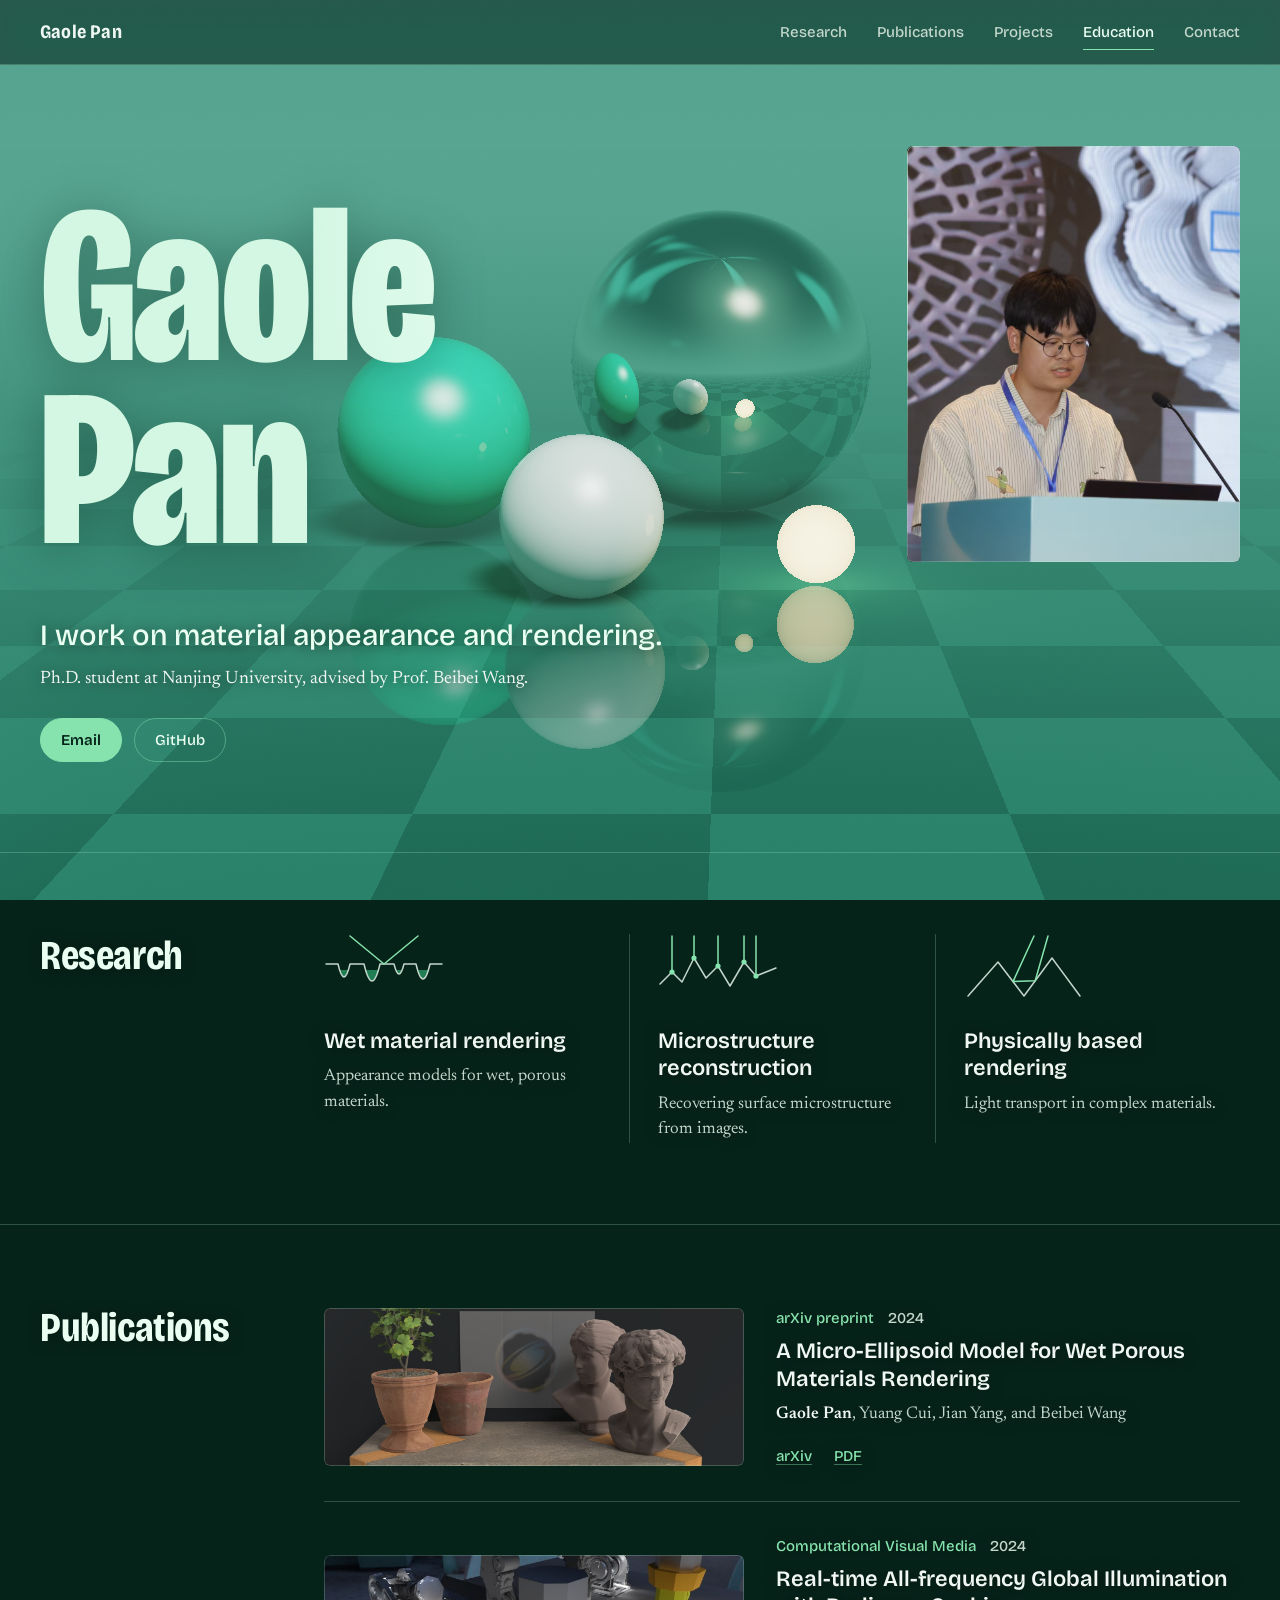
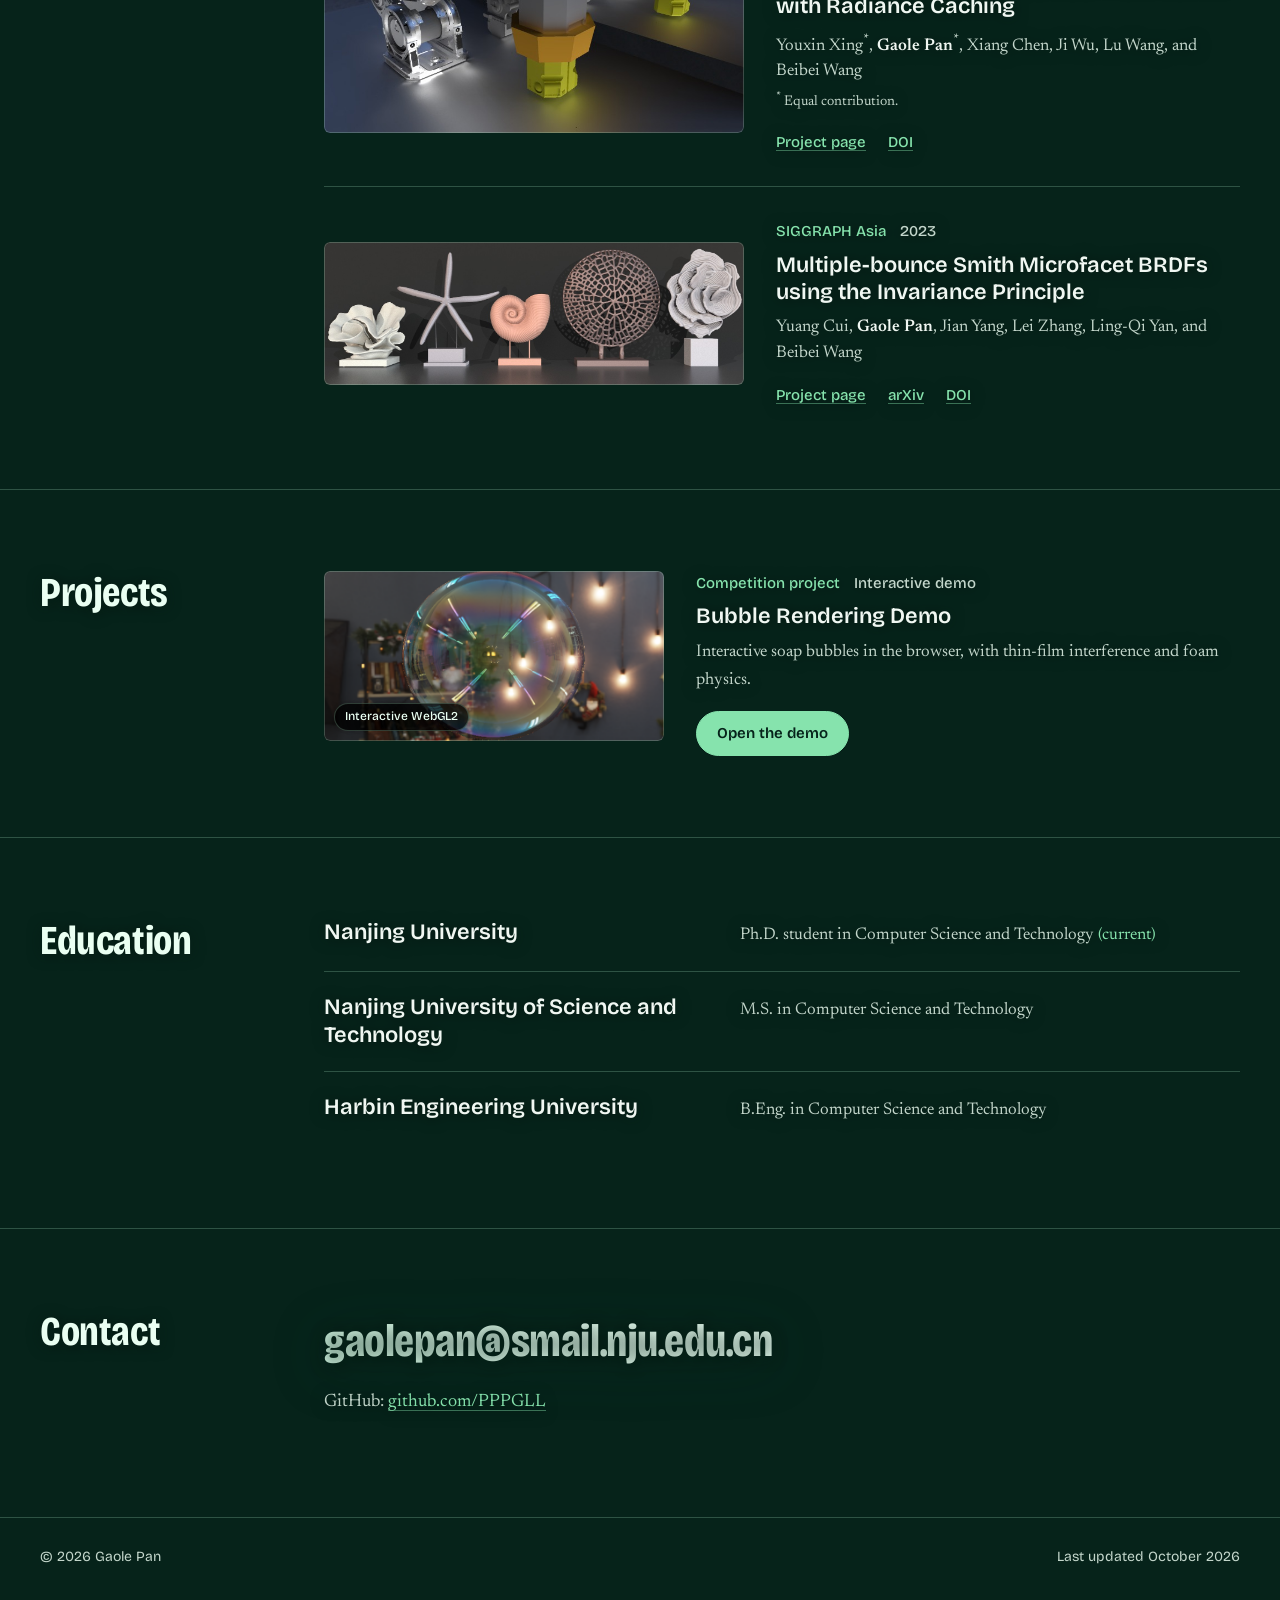
==== index.html @ 65adcccb "Publications: replace labelled figures with clean high-resolution renders Figures are taken from the" ====
<!DOCTYPE html>
<html lang="en">
<head>
  <meta charset="UTF-8">
  <meta name="viewport" content="width=device-width, initial-scale=1">
  <meta name="description" content="Academic homepage of Gaole Pan — research in wet material rendering, microstructure reconstruction, and physically based rendering.">
  <meta name="author" content="Gaole Pan">
  <meta name="robots" content="index, follow">
  <meta name="theme-color" content="#06231a">
  <link rel="canonical" href="https://pppgll.github.io/">

  <meta property="og:type" content="profile">
  <meta property="og:title" content="Gaole Pan | Academic Homepage">
  <meta property="og:description" content="Research in wet material rendering, microstructure reconstruction, and physically based rendering.">
  <meta property="og:url" content="https://pppgll.github.io/">
  <meta property="og:image" content="https://pppgll.github.io/assets/gaole-pan.jpg">
  <meta property="og:image:alt" content="Gaole Pan giving a research presentation">
  <meta property="profile:first_name" content="Gaole">
  <meta property="profile:last_name" content="Pan">

  <meta name="twitter:card" content="summary">
  <meta name="twitter:title" content="Gaole Pan | Academic Homepage">
  <meta name="twitter:description" content="Research in wet material rendering, microstructure reconstruction, and physically based rendering.">
  <meta name="twitter:image" content="https://pppgll.github.io/assets/gaole-pan.jpg">

  <title>Gaole Pan | Academic Homepage</title>
  <script type="application/ld+json">
    {
      "@context": "https://schema.org",
      "@type": "Person",
      "@id": "https://pppgll.github.io/#gaole-pan",
      "name": "Gaole Pan",
      "givenName": "Gaole",
      "familyName": "Pan",
      "url": "https://pppgll.github.io/",
      "image": "https://pppgll.github.io/assets/gaole-pan.jpg",
      "jobTitle": "Ph.D. Student in Computer Science and Technology",
      "affiliation": {
        "@type": "CollegeOrUniversity",
        "name": "Nanjing University",
        "url": "https://www.nju.edu.cn/en/"
      },
      "sameAs": [
        "https://github.com/PPPGLL"
      ],
      "knowsAbout": [
        "Wet material rendering",
        "Microstructure reconstruction",
        "Physically based rendering",
        "Computer graphics"
      ]
    }
  </script>
  <link rel="preload" href="assets/fonts/bricolage-var.woff2" as="font" type="font/woff2" crossorigin>
  <link rel="preload" href="assets/fonts/newsreader-var.woff2" as="font" type="font/woff2" crossorigin>
  <link rel="stylesheet" href="assets/site.css?v=4">
</head>
<body>
  <a class="skip-link" href="#main">Skip to main content</a>
  <canvas id="surface" aria-hidden="true"></canvas>

  <header class="site-header">
    <nav class="nav container" aria-label="Primary navigation">
      <a class="nameplate" href="#top">Gaole Pan</a>
      <div class="nav-links" id="nav-links">
        <a href="#research">Research</a>
        <a href="#publications">Publications</a>
        <a href="#projects">Projects</a>
        <a href="#education">Education</a>
        <a href="#contact">Contact</a>
      </div>
      <button class="menu-button" id="menu-button" type="button" aria-controls="nav-links" aria-expanded="false">Menu</button>
    </nav>
    <div class="progress" aria-hidden="true"></div>
  </header>

  <main id="main">
    <section class="hero" id="top">
      <div class="container">
        <div class="hero-grid">
          <h1 class="lit-text" aria-label="Gaole Pan"><span>Gaole</span><span>Pan</span></h1>
          <div class="frame lit portrait">
            <img src="assets/gaole-pan.jpg" alt="Gaole Pan giving a research presentation" width="1920" height="1280">
          </div>
        </div>

        <div class="hero-copy">
          <p class="role">I work on material appearance and rendering.</p>
          <p class="affiliation">Ph.D. student at Nanjing University, advised by Prof. Beibei Wang.</p>
          <ul class="profile-links">
            <li><a class="button solid" href="mailto:gaolepan@smail.nju.edu.cn">Email</a></li>
            <li><a class="button" href="https://github.com/PPPGLL" target="_blank" rel="noreferrer">GitHub</a></li>
          </ul>
        </div>
      </div>
    </section>

    <section class="section" id="research">
      <div class="section-grid container">
        <div class="section-head">
          <h2>Research</h2>
        </div>
        <ul class="research-list">
          <li>
            <svg class="glyph" viewBox="0 0 120 72" aria-hidden="true" focusable="false">
              <defs>
                <clipPath id="pores"><path d="M14 30q6 26 12 0zM40 30q8 34 16 0zM70 30q5 20 10 0zM92 30q7 30 14 0z"/></clipPath>
              </defs>
              <g clip-path="url(#pores)"><rect class="water" x="0" y="30" width="120" height="42"/></g>
              <path class="solid" d="M2 30H14q6 26 12 0H40q8 34 16 0H70q5 20 10 0H92q7 30 14 0H118"/>
              <path class="ray" pathLength="1" d="M26 2L60 30L94 2"/>
            </svg>
            <h3>Wet material rendering</h3>
            <p>Appearance models for wet, porous materials.</p>
          </li>
          <li>
            <svg class="glyph" viewBox="0 0 120 72" aria-hidden="true" focusable="false">
              <path class="solid" d="M2 50L14 38L24 48L36 24L48 44L60 32L72 52L86 28L98 42L118 34"/>
              <path class="ray" pathLength="1" d="M14 2V38M36 2V24M60 2V32M86 2V28M98 2V42"/>
              <circle class="dot" style="--i:0" cx="14" cy="38" r="2.6"/>
              <circle class="dot" style="--i:1" cx="36" cy="24" r="2.6"/>
              <circle class="dot" style="--i:2" cx="60" cy="32" r="2.6"/>
              <circle class="dot" style="--i:3" cx="86" cy="28" r="2.6"/>
              <circle class="dot" style="--i:4" cx="98" cy="42" r="2.6"/>
            </svg>
            <h3>Microstructure reconstruction</h3>
            <p>Recovering surface microstructure from images.</p>
          </li>
          <li>
            <svg class="glyph" viewBox="0 0 120 72" aria-hidden="true" focusable="false">
              <path class="solid" d="M4 62L34 28L60 62L88 24L116 62"/>
              <path class="ray" pathLength="1" d="M70 2L49 47.6L71.2 46.8L84 2"/>
            </svg>
            <h3>Physically based rendering</h3>
            <p>Light transport in complex materials.</p>
          </li>
        </ul>
      </div>
    </section>

    <section class="section" id="publications">
      <div class="section-grid container">
        <div class="section-head">
          <h2>Publications</h2>
        </div>
        <ol class="entries pubs">
          <li class="entry media">
            <a class="frame lit" href="https://arxiv.org/abs/2401.15628" target="_blank" rel="noreferrer" aria-label="Open the wet porous materials rendering preprint on arXiv">
              <img src="assets/pub-wet-porous.jpg" alt="Rendered terracotta pots and stone busts, partly wet" width="1400" height="525" loading="lazy">
            </a>
            <div>
              <p class="venue"><span>arXiv preprint</span><span class="year">2024</span></p>
              <h3>A Micro-Ellipsoid Model for Wet Porous Materials Rendering</h3>
              <p class="authors"><strong>Gaole Pan</strong>, Yuang Cui, Jian Yang, and Beibei Wang</p>
              <ul class="links">
                <li><a href="https://arxiv.org/abs/2401.15628" target="_blank" rel="noreferrer">arXiv</a></li>
                <li><a href="https://arxiv.org/pdf/2401.15628" target="_blank" rel="noreferrer">PDF</a></li>
              </ul>
            </div>
          </li>
          <li class="entry media">
            <a class="frame lit" href="https://wangningbei.github.io/2023/RealtimeGI.html" target="_blank" rel="noreferrer" aria-label="Open the Real-time Global Illumination project page">
              <img src="assets/pub-realtime-gi.jpg" alt="Rendered machine parts on a glossy table lit by indirect light" width="760" height="322" loading="lazy">
            </a>
            <div>
              <p class="venue"><span>Computational Visual Media</span><span class="year">2024</span></p>
              <h3>Real-time All-frequency Global Illumination with Radiance Caching</h3>
              <p class="authors">Youxin Xing<sup>*</sup>, <strong>Gaole Pan</strong><sup>*</sup>, Xiang Chen, Ji Wu, Lu Wang, and Beibei Wang
                <small><sup>*</sup> Equal contribution.</small></p>
              <ul class="links">
                <li><a href="https://wangningbei.github.io/2023/RealtimeGI.html" target="_blank" rel="noreferrer">Project page</a></li>
                <li><a href="https://doi.org/10.1007/s41095-023-0367-z" target="_blank" rel="noreferrer">DOI</a></li>
              </ul>
            </div>
          </li>
          <li class="entry media">
            <a class="frame lit" href="https://wangningbei.github.io/2023/GMBBRDF.html" target="_blank" rel="noreferrer" aria-label="Open the Multiple-bounce Smith Microfacet BRDFs project page">
              <img src="assets/pub-gmbbrdf.jpg" alt="Rendered sculptures in rough metal and ceramic materials" width="1400" height="479" loading="lazy">
            </a>
            <div>
              <p class="venue"><span>SIGGRAPH Asia</span><span class="year">2023</span></p>
              <h3>Multiple-bounce Smith Microfacet BRDFs using the Invariance Principle</h3>
              <p class="authors">Yuang Cui, <strong>Gaole Pan</strong>, Jian Yang, Lei Zhang, Ling-Qi Yan, and Beibei Wang</p>
              <ul class="links">
                <li><a href="https://wangningbei.github.io/2023/GMBBRDF.html" target="_blank" rel="noreferrer">Project page</a></li>
                <li><a href="https://arxiv.org/abs/2302.03408" target="_blank" rel="noreferrer">arXiv</a></li>
                <li><a href="https://doi.org/10.1145/3610548.3618198" target="_blank" rel="noreferrer">DOI</a></li>
              </ul>
            </div>
          </li>
        </ol>
      </div>
    </section>

    <section class="section" id="projects">
      <div class="section-grid container">
        <div class="section-head">
          <h2>Projects</h2>
        </div>
        <ul class="entries">
          <li class="entry media">
            <a class="frame lit" href="bubble-demo/" aria-label="Launch the Bubble Rendering Demo">
              <img src="assets/bubble-demo-preview.png" alt="Bubble rendering demo showing a single iridescent soap bubble in a studio scene" width="774" height="642" loading="lazy">
              <span class="badge">Interactive WebGL2</span>
            </a>
            <div>
              <p class="venue"><span>Competition project</span><span class="year">Interactive demo</span></p>
              <h3>Bubble Rendering Demo</h3>
              <p class="description">Interactive soap bubbles in the browser, with thin-film interference and foam physics.</p>
              <a class="button solid" href="bubble-demo/">Open the demo</a>
            </div>
          </li>
        </ul>
      </div>
    </section>

    <section class="section" id="education">
      <div class="section-grid container">
        <div class="section-head">
          <h2>Education</h2>
        </div>
        <ul class="entries">
          <li class="entry school">
            <h3>Nanjing University</h3>
            <p>Ph.D. student in Computer Science and Technology <span class="now">(current)</span></p>
          </li>
          <li class="entry school">
            <h3>Nanjing University of Science and Technology</h3>
            <p>M.S. in Computer Science and Technology</p>
          </li>
          <li class="entry school">
            <h3>Harbin Engineering University</h3>
            <p>B.Eng. in Computer Science and Technology</p>
          </li>
        </ul>
      </div>
    </section>

    <section class="section" id="contact">
      <div class="section-grid container">
        <div class="section-head">
          <h2>Contact</h2>
        </div>
        <div class="contact">
          <a class="contact-mail lit-text" href="mailto:gaolepan@smail.nju.edu.cn">gaolepan@smail.nju.edu.cn</a>
          <p>GitHub: <a href="https://github.com/PPPGLL" target="_blank" rel="noreferrer">github.com/PPPGLL</a></p>
        </div>
      </div>
    </section>
  </main>

  <footer>
    <div class="footer-inner container">
      <span>© <span id="year"></span> Gaole Pan</span>
      <span>Last updated October 2026</span>
    </div>
  </footer>

  <script src="assets/site.js?v=4" defer></script>
</body>
</html>
---- assets/site.css ----
/* Gaole Pan — homepage
   One light source (the pointer) lights everything: the microfacet surface in
   the background, the name, and the frames around images. */

@font-face {
  font-family: "Bricolage Grotesque";
  src: url("fonts/bricolage-var.woff2") format("woff2");
  font-weight: 200 800;
  font-stretch: 75% 100%;
  font-display: swap;
}
@font-face {
  font-family: "Newsreader";
  src: url("fonts/newsreader-var.woff2") format("woff2");
  font-weight: 200 800;
  font-display: swap;
}

:root {
  --void: #06231a;
  --pit: #06100a;
  --moss: #143524;
  --malachite: #2a9d68;
  --leaf: #86e3ad;
  --glint: #eafff2;
  --bone: #f0f7f2;
  --ash: #c3d6cb;
  --line: rgba(190, 255, 220, .22);

  --display: "Bricolage Grotesque", "Arial Narrow", "Helvetica Neue", Arial, sans-serif;
  --text: "Newsreader", "Iowan Old Style", Georgia, "Times New Roman", serif;

  --content: 1200px;
  --gutter: 32px;
  --nav-h: 64px;

  /* light position in viewport px, written by site.js */
  --lx: 30vw;
  --ly: 20vh;
}

* { box-sizing: border-box; }

html {
  background: var(--void);
  scroll-behavior: smooth;
  -webkit-text-size-adjust: 100%;
}

body {
  margin: 0;
  color: var(--bone);
  background: transparent; /* the surface canvas sits between html and body */
  font-family: var(--text);
  font-size: 18px;
  line-height: 1.62;
  font-optical-sizing: auto;
  -webkit-font-smoothing: antialiased;
  overflow-x: hidden;
}

/* Static fallback when WebGL is unavailable */
body.no-gl {
  background:
    radial-gradient(900px 600px at 78% -10%, rgba(120, 220, 170, .35), transparent 70%),
    linear-gradient(#0a3a2b, #06231a);
  background-attachment: fixed;
}

p { margin: 0 0 1em; }
img { max-width: 100%; }

a {
  color: var(--leaf);
  text-decoration-thickness: 1px;
  text-underline-offset: .2em;
  text-decoration-color: rgba(134, 227, 173, .45);
  transition: color .15s, text-decoration-color .15s;
}
a:hover { color: var(--glint); text-decoration-color: var(--glint); }

:focus-visible {
  outline: 2px solid var(--leaf);
  outline-offset: 3px;
  border-radius: 2px;
}

::selection { color: var(--void); background: var(--leaf); }

.container {
  width: min(var(--content), 100% - 2 * var(--gutter));
  margin-inline: auto;
}

.skip-link {
  position: fixed;
  top: 8px;
  left: 8px;
  z-index: 100;
  padding: 8px 14px;
  color: var(--void);
  background: var(--leaf);
  font-family: var(--display);
  font-weight: 600;
  text-decoration: none;
  transform: translateY(-200%);
}
.skip-link:focus { transform: none; color: var(--void); }

/* ---------- background surface ---------- */

#surface {
  position: fixed;
  inset: 0;
  z-index: -1;
  width: 100%;
  height: 100%;
  display: block;
  pointer-events: none;
}

/* ---------- header ---------- */

.site-header {
  position: sticky;
  top: 0;
  z-index: 20;
  background: rgba(4, 30, 22, .55);
  border-bottom: 1px solid var(--line);
  -webkit-backdrop-filter: blur(14px) saturate(1.2);
  backdrop-filter: blur(14px) saturate(1.2);
}

.nav {
  min-height: var(--nav-h);
  display: flex;
  align-items: center;
  gap: 32px;
}

.nameplate {
  margin-right: auto;
  color: var(--bone);
  font-family: var(--display);
  font-size: 19px;
  font-weight: 700;
  font-stretch: 85%;
  letter-spacing: .01em;
  text-decoration: none;
}

.nav-links {
  display: flex;
  align-items: center;
  gap: 30px;
}

.nav-links a {
  position: relative;
  padding: 6px 0;
  color: var(--ash);
  font-family: var(--display);
  font-size: 15px;
  font-weight: 500;
  text-decoration: none;
}
.nav-links a::after {
  content: "";
  position: absolute;
  left: 0;
  right: 0;
  bottom: 0;
  height: 1px;
  background: var(--leaf);
  transform: scaleX(0);
  transform-origin: left;
  transition: transform .25s ease;
}
.nav-links a:hover,
.nav-links a[aria-current="true"] { color: var(--glint); }
.nav-links a:hover::after,
.nav-links a[aria-current="true"]::after { transform: scaleX(1); }

.menu-button {
  display: none;
  padding: 7px 14px;
  color: var(--bone);
  background: transparent;
  border: 1px solid var(--line);
  border-radius: 999px;
  font-family: var(--display);
  font-size: 14px;
  font-weight: 500;
  cursor: pointer;
}

/* reading progress */
.progress {
  position: absolute;
  left: 0;
  bottom: -1px;
  width: 100%;
  height: 1px;
  background: var(--leaf);
  transform: scaleX(var(--progress, 0));
  transform-origin: left;
  box-shadow: 0 0 12px rgba(134, 227, 173, .8);
}

/* ---------- hero ---------- */

.hero {
  padding: clamp(48px, 9vh, 110px) 0 clamp(64px, 10vh, 120px);
}

.hero-grid {
  display: grid;
  grid-template-columns: minmax(0, 1fr) clamp(220px, 26vw, 340px);
  gap: clamp(28px, 5vw, 80px);
  align-items: end;
}

.hero h1 {
  margin: 0;
  font-family: var(--display);
  font-size: clamp(88px, 17.5vw, 260px);
  font-weight: 800;
  font-stretch: 75%;
  line-height: .82;
  letter-spacing: -.012em;
  color: #c9f2dc;
}
.hero h1 span { display: block; }

/* text lit by the same light as the surface */
@supports ((-webkit-background-clip: text) or (background-clip: text)) {
  .lit-text {
    background-image: radial-gradient(
      560px circle at var(--ex, 30%) var(--ey, 20%),
      #ffffff 0%,
      #f1fff7 30%,
      #d3f7e3 100%
    );
    -webkit-background-clip: text;
    background-clip: text;
    -webkit-text-fill-color: transparent;
    color: transparent;
    filter: drop-shadow(0 6px 26px rgba(2, 40, 28, .38));
  }
}

.hero-copy {
  margin-top: clamp(28px, 4.5vw, 56px);
  max-width: 40em;
}

.role {
  margin: 0 0 .35em;
  color: var(--glint);
  font-family: var(--display);
  font-size: clamp(21px, 2.3vw, 30px);
  font-weight: 500;
  line-height: 1.25;
}

.affiliation { color: var(--bone); margin-bottom: 1.3em; }
.hero-copy, .section { text-shadow: 0 1px 14px rgba(2, 24, 17, .55); }
.button { text-shadow: none; }
.summary { font-size: 1.08em; margin-bottom: 1.4em; }

.profile-links {
  display: flex;
  flex-wrap: wrap;
  gap: 12px;
  margin: 0;
  padding: 0;
  list-style: none;
}

.button {
  display: inline-block;
  padding: 9px 20px;
  color: var(--glint);
  border: 1px solid rgba(134, 227, 173, .45);
  border-radius: 999px;
  font-family: var(--display);
  font-size: 15px;
  font-weight: 500;
  text-decoration: none;
  transition: background .2s, color .2s, border-color .2s;
}
.button:hover { color: var(--void); background: var(--leaf); border-color: var(--leaf); }
.button.solid { color: var(--void); background: var(--leaf); border-color: var(--leaf); font-weight: 600; }
.button.solid:hover { background: var(--glint); border-color: var(--glint); }

.portrait { aspect-ratio: 4 / 5; }
.portrait img { object-position: 38% center; }

/* ---------- frames: images that "render in" ---------- */

.frame {
  position: relative;
  display: block;
  overflow: hidden;
  background: var(--pit);
  border-radius: 6px;
  isolation: isolate;
}
.frame img {
  display: block;
  width: 100%;
  height: 100%;
  object-fit: cover;
}

/* edge highlight that follows the light */
.lit::after {
  content: "";
  position: absolute;
  inset: 0;
  z-index: 3;
  padding: 1px;
  border-radius: inherit;
  background:
    radial-gradient(380px circle at var(--ex, -999px) var(--ey, -999px),
      rgba(234, 255, 242, .95), rgba(134, 227, 173, .35) 38%, transparent 72%),
    linear-gradient(var(--line), var(--line));
  -webkit-mask: linear-gradient(#000 0 0) content-box, linear-gradient(#000 0 0);
  -webkit-mask-composite: xor;
  mask: linear-gradient(#000 0 0) content-box exclude, linear-gradient(#000 0 0);
  pointer-events: none;
}

/* render buckets: tiles clear one by one, the way a renderer finishes an image */
.buckets {
  position: absolute;
  inset: 0;
  z-index: 2;
  display: grid;
  grid-template-columns: repeat(var(--cols), 1fr);
  grid-template-rows: repeat(var(--rows), 1fr);
  pointer-events: none;
}
.bucket {
  background: #020604;
  transition: opacity .28s ease-out, background-color .12s;
}
.bucket.active {
  background: rgba(8, 28, 18, .82);
  box-shadow: inset 0 0 0 1px var(--leaf);
}
.bucket.done { opacity: 0; }

.badge {
  position: absolute;
  z-index: 4;
  left: 10px;
  bottom: 10px;
  padding: 3px 10px;
  color: var(--glint);
  background: rgba(0, 0, 0, .7);
  border: 1px solid var(--line);
  border-radius: 999px;
  font-family: var(--display);
  font-size: 12px;
  font-weight: 500;
}

/* ---------- sections ---------- */

.section {
  padding: clamp(56px, 9vh, 104px) 0;
  border-top: 1px solid var(--line);
  scroll-margin-top: var(--nav-h);
}

.section-grid {
  display: grid;
  grid-template-columns: 220px minmax(0, 1fr);
  gap: clamp(28px, 5vw, 72px);
}

.section-head { position: sticky; top: calc(var(--nav-h) + 28px); align-self: start; }

h2 {
  margin: 0;
  color: var(--glint);
  font-family: var(--display);
  font-size: clamp(30px, 3.2vw, 42px);
  font-weight: 700;
  font-stretch: 80%;
  line-height: 1.05;
  letter-spacing: -.01em;
}

.section-note {
  margin: 10px 0 0;
  color: var(--ash);
  font-size: 16px;
  line-height: 1.4;
}

h3 {
  margin: 0 0 .4em;
  color: var(--bone);
  font-family: var(--display);
  font-size: 22px;
  font-weight: 600;
  line-height: 1.25;
}

/* ---------- research ---------- */

.research-list {
  display: grid;
  grid-template-columns: repeat(3, minmax(0, 1fr));
  margin: 0;
  padding: 0;
  list-style: none;
}
.research-list > li { padding: 0 28px; border-left: 1px solid var(--line); }
.research-list > li:first-child { padding-left: 0; border-left: 0; }
.research-list > li:last-child { padding-right: 0; }
.research-list p { margin: 0; color: var(--ash); font-size: 17px; line-height: 1.5; }

.glyph {
  display: block;
  width: 120px;
  height: 72px;
  margin-bottom: 22px;
  overflow: visible;
}
.glyph .solid { fill: none; stroke: var(--ash); stroke-width: 1.5; stroke-linejoin: round; stroke-linecap: round; }
.glyph .ray { fill: none; stroke: var(--leaf); stroke-width: 1.5; stroke-linejoin: round; stroke-linecap: round; stroke-dasharray: 1; stroke-dashoffset: 1; }
.glyph .water { fill: var(--malachite); opacity: .75; transform: translateY(30px); }
.glyph .dot { fill: var(--leaf); opacity: 0; }

.glyph.in .ray { animation: trace 1.5s cubic-bezier(.5, 0, .2, 1) .15s forwards; }
.glyph.in .water { animation: soak 1.8s cubic-bezier(.3, 0, .2, 1) .15s forwards; }
.glyph.in .dot { animation: sample .3s ease-out forwards; animation-delay: calc(.2s + var(--i) * .13s); }

/* hovering an area replays its diagram */
.research-list > li:hover .ray { animation: trace 1.5s cubic-bezier(.5, 0, .2, 1) infinite; }
.research-list > li:hover .water { animation: soak 2.2s cubic-bezier(.3, 0, .2, 1) infinite alternate; }
.research-list > li:hover .dot { animation: sample 1.6s ease-out infinite; animation-delay: calc(var(--i) * .13s); }

@keyframes trace { from { stroke-dashoffset: 1; } to { stroke-dashoffset: 0; } }
@keyframes soak { from { transform: translateY(30px); } to { transform: translateY(6px); } }
@keyframes sample { 0% { opacity: 0; transform: translateY(-6px); } 20%, 100% { opacity: 1; transform: none; } }

/* ---------- lists of entries ---------- */

.entries { margin: 0; padding: 0; list-style: none; }
.entry { padding: 32px 0; border-top: 1px solid var(--line); }
.entry:first-child { padding-top: 0; border-top: 0; }
.entry:last-child { padding-bottom: 0; }

.entry.media {
  display: grid;
  grid-template-columns: minmax(0, 340px) minmax(0, 1fr);
  gap: 32px;
  align-items: start;
}
.entry.media .frame { aspect-ratio: 2 / 1; }
/* publication figures keep their own proportions, so nothing is cropped */
.pubs .entry.media { grid-template-columns: minmax(0, 420px) minmax(0, 1fr); align-items: center; }
.pubs .entry.media .frame { aspect-ratio: auto; }
.pubs .entry.media .frame img { height: auto; }

.venue {
  display: flex;
  gap: 14px;
  align-items: baseline;
  margin: 0 0 8px;
  color: var(--leaf);
  font-family: var(--display);
  font-size: 15px;
  font-weight: 500;
}
.venue .year { color: var(--ash); font-variant-numeric: tabular-nums; }

.authors { color: var(--ash); font-size: 17px; line-height: 1.5; }
.authors strong { color: var(--bone); font-weight: 600; }
.authors small { display: block; margin-top: 4px; font-size: 14px; }

.links { display: flex; flex-wrap: wrap; gap: 6px 22px; margin: 0; padding: 0; list-style: none; font-family: var(--display); font-size: 15px; font-weight: 500; }

.entry .description { color: var(--ash); font-size: 17px; max-width: 38em; }

/* education */
.entry.school {
  display: grid;
  grid-template-columns: minmax(0, 1fr) minmax(0, 1.3fr);
  gap: 8px 32px;
  align-items: baseline;
  padding: 22px 0;
}
.entry.school:first-child { padding-top: 0; }
.entry.school h3 { margin: 0; }
.entry.school p { margin: 0; color: var(--ash); font-size: 17px; }
.entry.school .now { color: var(--leaf); }

/* ---------- contact ---------- */

.contact p { max-width: 34em; color: var(--ash); }
.contact-mail {
  display: inline-block;
  margin: 6px 0 22px;
  font-family: var(--display);
  font-size: clamp(22px, 3.6vw, 50px);
  font-weight: 700;
  font-stretch: 78%;
  line-height: 1.1;
  letter-spacing: -.01em;
  overflow-wrap: anywhere;
  text-decoration: none;
  color: #c9f2dc;
}
.contact-mail:hover { text-decoration: underline; text-decoration-color: var(--leaf); text-decoration-thickness: 2px; }

/* ---------- footer ---------- */

footer {
  padding: 28px 0 40px;
  border-top: 1px solid var(--line);
  color: var(--ash);
  font-family: var(--display);
  font-size: 14px;
}
.footer-inner { display: flex; justify-content: space-between; gap: 20px; }

/* ---------- small screens ---------- */

@media (max-width: 900px) {
  :root { --gutter: 22px; }
  .menu-button { display: block; }
  .nav-links {
    position: absolute;
    top: calc(var(--nav-h) + 1px);
    left: 0;
    right: 0;
    display: none;
    flex-direction: column;
    align-items: flex-start;
    gap: 6px;
    padding: 16px var(--gutter) 22px;
    background: rgba(4, 30, 22, .96);
    border-bottom: 1px solid var(--line);
  }
  .nav-links.open { display: flex; }
  .nav-links a { font-size: 18px; padding: 8px 0; }

  .section-grid { grid-template-columns: 1fr; gap: 28px; }
  .section-head { position: static; }
  .research-list { grid-template-columns: 1fr; }
  .research-list > li,
  .research-list > li:first-child,
  .research-list > li:last-child { padding: 26px 0; border-left: 0; border-top: 1px solid var(--line); }
  .research-list > li:first-child { padding-top: 0; border-top: 0; }
  .research-list > li:last-child { padding-bottom: 0; }
}

@media (max-width: 640px) {
  body { font-size: 17px; }
  .hero-grid { grid-template-columns: 1fr; align-items: start; }
  .hero h1 { font-size: clamp(84px, 30vw, 150px); }
  .portrait { width: min(62vw, 260px); grid-row: 1; }
  .entry.media { grid-template-columns: 1fr; gap: 18px; }
  .pubs .entry.media { grid-template-columns: 1fr; }
  .entry.school { grid-template-columns: 1fr; }
  .footer-inner { flex-direction: column; gap: 4px; }
}

/* ---------- reduced motion ---------- */

@media (prefers-reduced-motion: reduce) {
  html { scroll-behavior: auto; }
  .glyph .ray { stroke-dashoffset: 0; animation: none !important; }
  .glyph .water { transform: translateY(6px); animation: none !important; }
  .glyph .dot { opacity: 1; animation: none !important; }
  .nav-links a::after, .button, a { transition: none; }
}
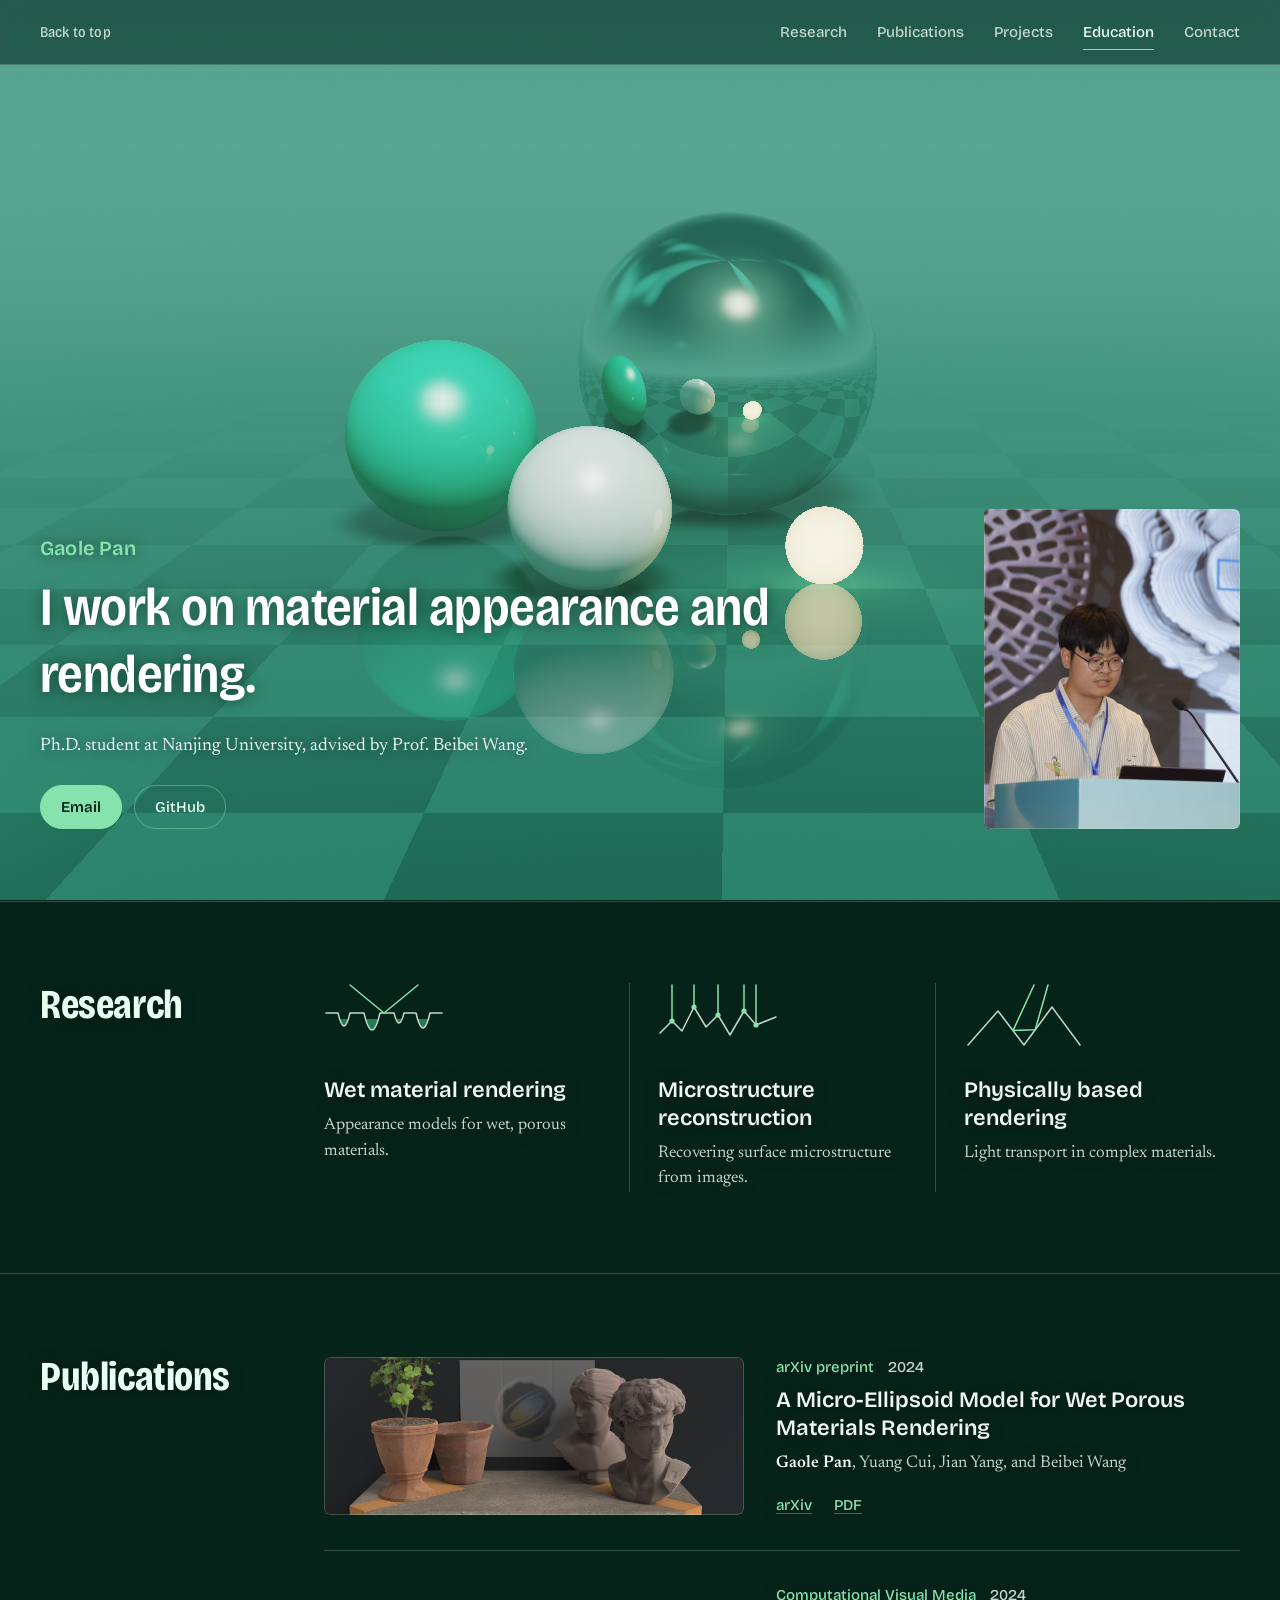
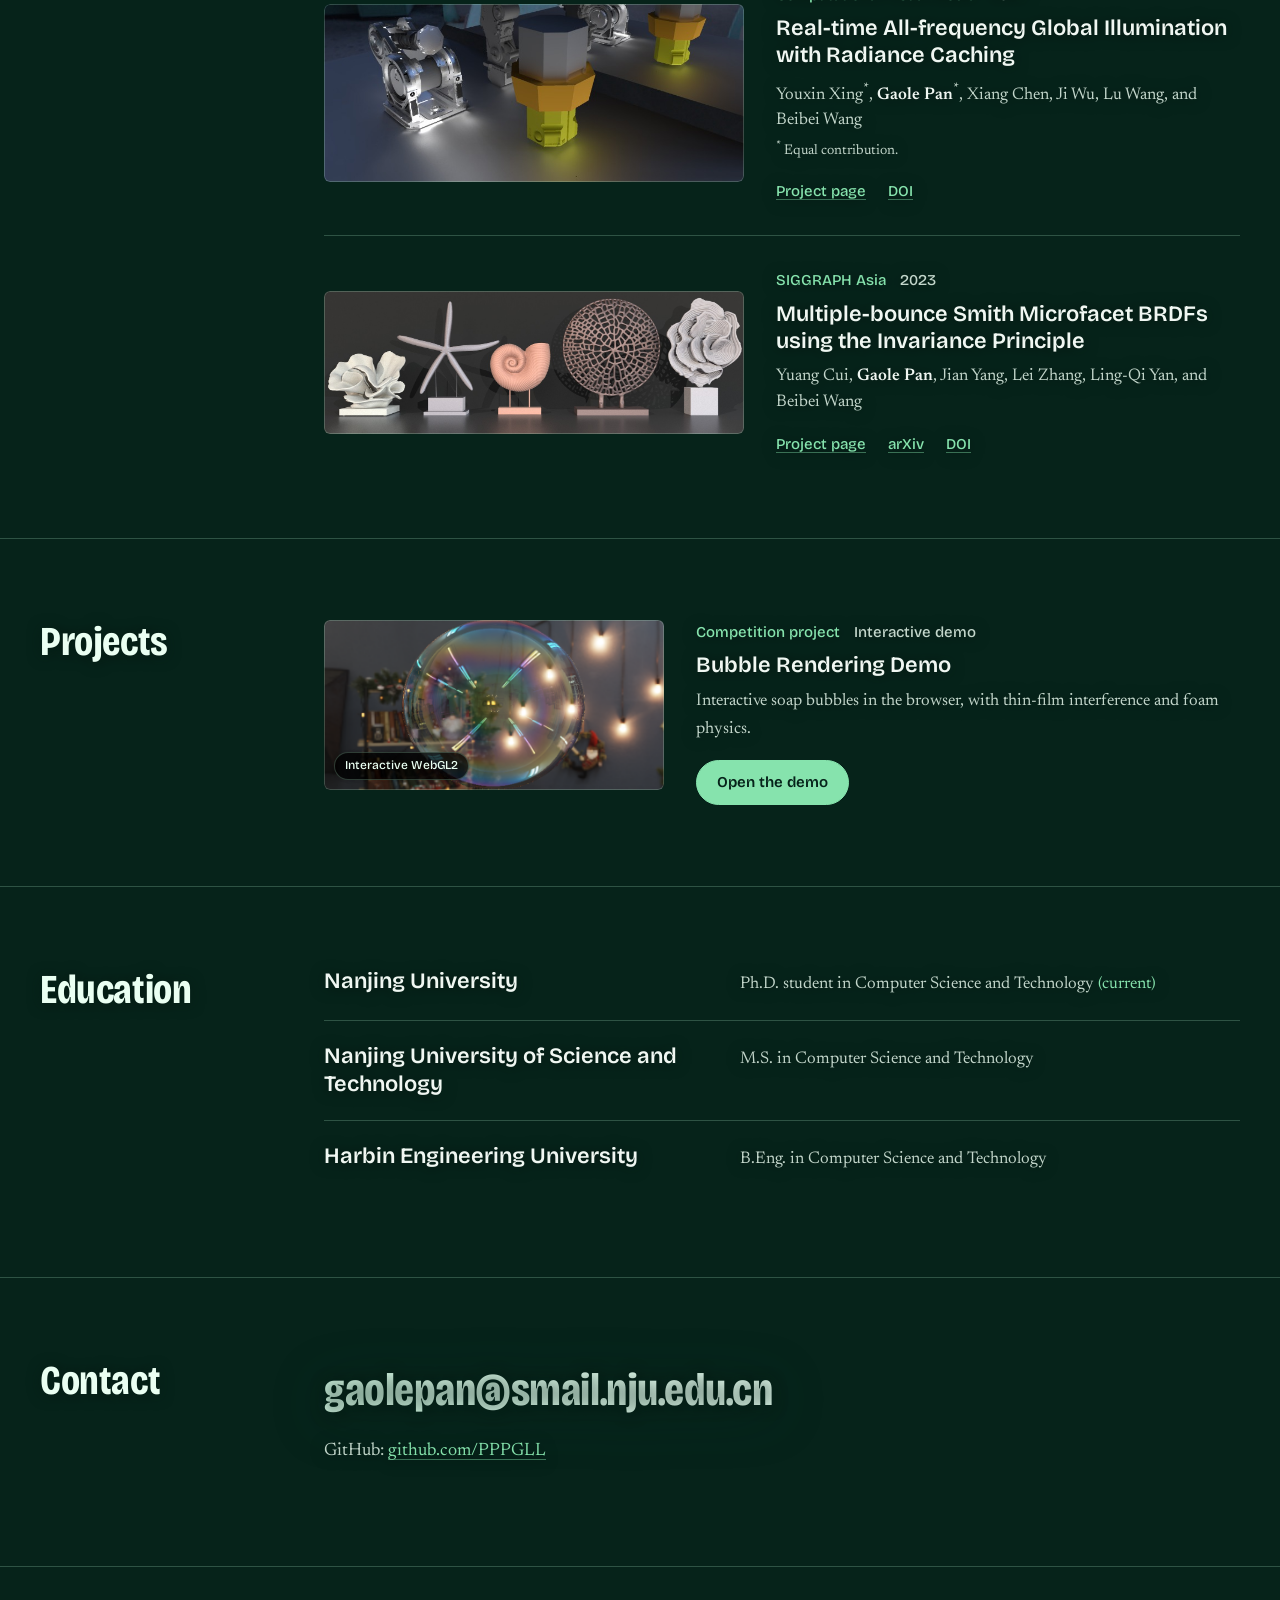
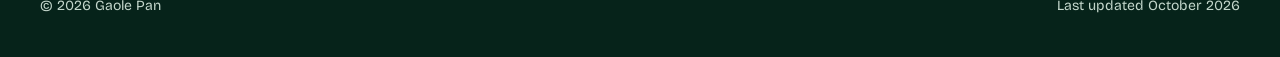
==== commit d954c219: "Tone down the name: small label in the hero, no nameplate at the top The rendered scene and the one-" ====
--- a/index.html
+++ b/index.html
@@ -53,7 +53,7 @@
   </script>
   <link rel="preload" href="assets/fonts/bricolage-var.woff2" as="font" type="font/woff2" crossorigin>
   <link rel="preload" href="assets/fonts/newsreader-var.woff2" as="font" type="font/woff2" crossorigin>
-  <link rel="stylesheet" href="assets/site.css?v=4">
+  <link rel="stylesheet" href="assets/site.css?v=5">
 </head>
 <body>
   <a class="skip-link" href="#main">Skip to main content</a>
@@ -61,7 +61,7 @@
 
   <header class="site-header">
     <nav class="nav container" aria-label="Primary navigation">
-      <a class="nameplate" href="#top">Gaole Pan</a>
+      <a class="nameplate" href="#top">Back to top</a>
       <div class="nav-links" id="nav-links">
         <a href="#research">Research</a>
         <a href="#publications">Publications</a>
@@ -78,19 +78,18 @@
     <section class="hero" id="top">
       <div class="container">
         <div class="hero-grid">
-          <h1 class="lit-text" aria-label="Gaole Pan"><span>Gaole</span><span>Pan</span></h1>
+          <div class="hero-copy">
+            <h1>Gaole Pan</h1>
+            <p class="role">I work on material appearance and rendering.</p>
+            <p class="affiliation">Ph.D. student at Nanjing University, advised by Prof. Beibei Wang.</p>
+            <ul class="profile-links">
+              <li><a class="button solid" href="mailto:gaolepan@smail.nju.edu.cn">Email</a></li>
+              <li><a class="button" href="https://github.com/PPPGLL" target="_blank" rel="noreferrer">GitHub</a></li>
+            </ul>
+          </div>
           <div class="frame lit portrait">
             <img src="assets/gaole-pan.jpg" alt="Gaole Pan giving a research presentation" width="1920" height="1280">
           </div>
-        </div>
-
-        <div class="hero-copy">
-          <p class="role">I work on material appearance and rendering.</p>
-          <p class="affiliation">Ph.D. student at Nanjing University, advised by Prof. Beibei Wang.</p>
-          <ul class="profile-links">
-            <li><a class="button solid" href="mailto:gaolepan@smail.nju.edu.cn">Email</a></li>
-            <li><a class="button" href="https://github.com/PPPGLL" target="_blank" rel="noreferrer">GitHub</a></li>
-          </ul>
         </div>
       </div>
     </section>
@@ -256,6 +255,6 @@
     </div>
   </footer>
 
-  <script src="assets/site.js?v=4" defer></script>
+  <script src="assets/site.js?v=5" defer></script>
 </body>
 </html>
--- a/assets/site.css
+++ b/assets/site.css
@@ -148,6 +148,11 @@
   letter-spacing: .01em;
   text-decoration: none;
 }
+/* at the top the corner stays empty; a way back appears once you scroll */
+.nameplate { opacity: 0; visibility: hidden; transition: opacity .25s, visibility .25s; font-size: 15px; font-weight: 500; color: var(--ash); }
+.nameplate:hover { color: var(--glint); }
+.scrolled .nameplate { opacity: 1; visibility: visible; }
+
 
 .nav-links {
   display: flex;
@@ -210,27 +215,30 @@
 /* ---------- hero ---------- */
 
 .hero {
-  padding: clamp(48px, 9vh, 110px) 0 clamp(64px, 10vh, 120px);
-}
+  display: flex;
+  align-items: flex-end;
+  min-height: calc(100svh - var(--nav-h));
+  padding: clamp(48px, 9vh, 110px) 0 clamp(48px, 8vh, 88px);
+}
+
 
 .hero-grid {
   display: grid;
-  grid-template-columns: minmax(0, 1fr) clamp(220px, 26vw, 340px);
+  grid-template-columns: minmax(0, 1fr) clamp(180px, 20vw, 260px);
   gap: clamp(28px, 5vw, 80px);
   align-items: end;
 }
 
+/* the name is a quiet label; the sentence under it carries the hero */
 .hero h1 {
-  margin: 0;
-  font-family: var(--display);
-  font-size: clamp(88px, 17.5vw, 260px);
-  font-weight: 800;
-  font-stretch: 75%;
-  line-height: .82;
-  letter-spacing: -.012em;
-  color: #c9f2dc;
-}
-.hero h1 span { display: block; }
+  margin: 0 0 14px;
+  color: var(--leaf);
+  font-family: var(--display);
+  font-size: 20px;
+  font-weight: 600;
+  line-height: 1.2;
+  letter-spacing: .01em;
+}
 
 /* text lit by the same light as the surface */
 @supports ((-webkit-background-clip: text) or (background-clip: text)) {
@@ -249,17 +257,17 @@
   }
 }
 
-.hero-copy {
-  margin-top: clamp(28px, 4.5vw, 56px);
-  max-width: 40em;
-}
+.hero-copy { max-width: 44em; }
 
 .role {
-  margin: 0 0 .35em;
-  color: var(--glint);
-  font-family: var(--display);
-  font-size: clamp(21px, 2.3vw, 30px);
-  font-weight: 500;
+  margin: 0 0 .45em;
+  max-width: 16em;
+  color: #fff;
+  font-family: var(--display);
+  font-size: clamp(30px, 4.2vw, 56px);
+  font-weight: 600;
+  font-stretch: 88%;
+  letter-spacing: -.01em;
   line-height: 1.25;
 }
 
@@ -563,7 +571,7 @@
 @media (max-width: 640px) {
   body { font-size: 17px; }
   .hero-grid { grid-template-columns: 1fr; align-items: start; }
-  .hero h1 { font-size: clamp(84px, 30vw, 150px); }
+  .hero { min-height: 0; }
   .portrait { width: min(62vw, 260px); grid-row: 1; }
   .entry.media { grid-template-columns: 1fr; gap: 18px; }
   .pubs .entry.media { grid-template-columns: 1fr; }
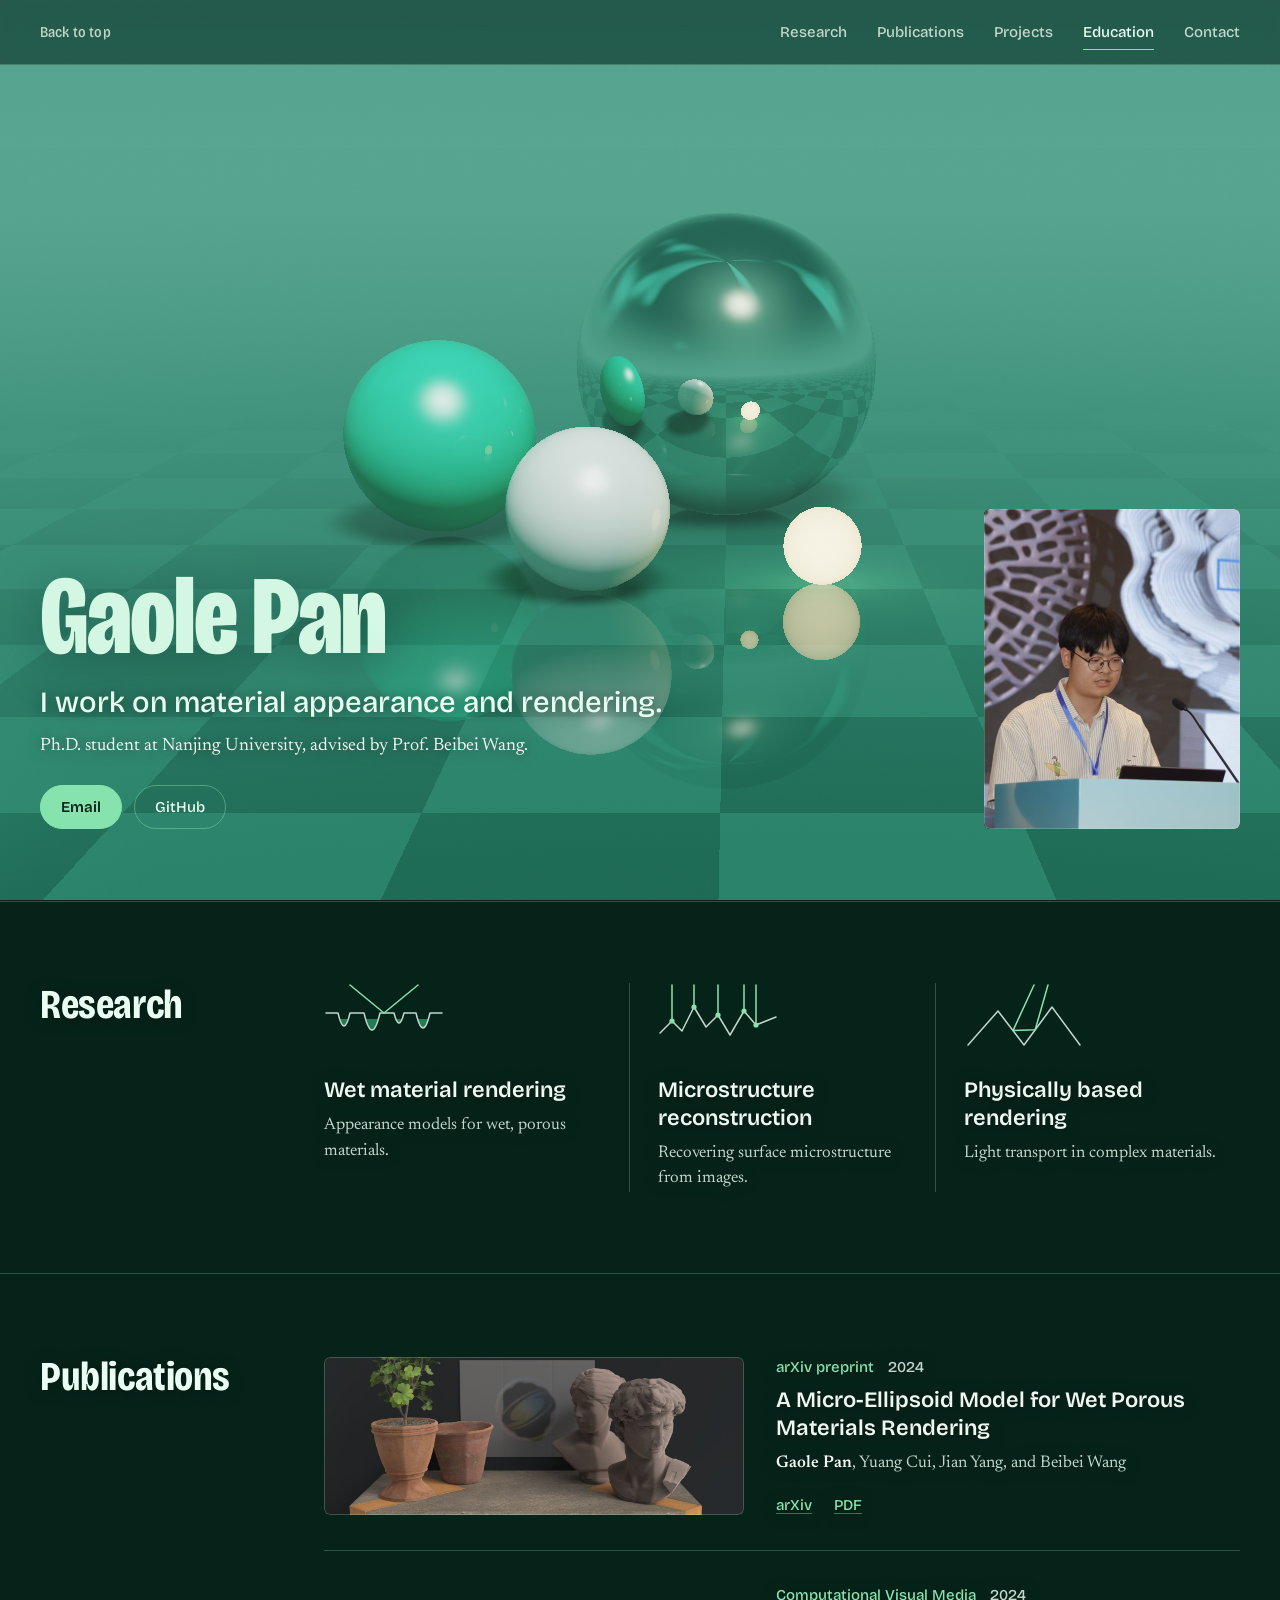
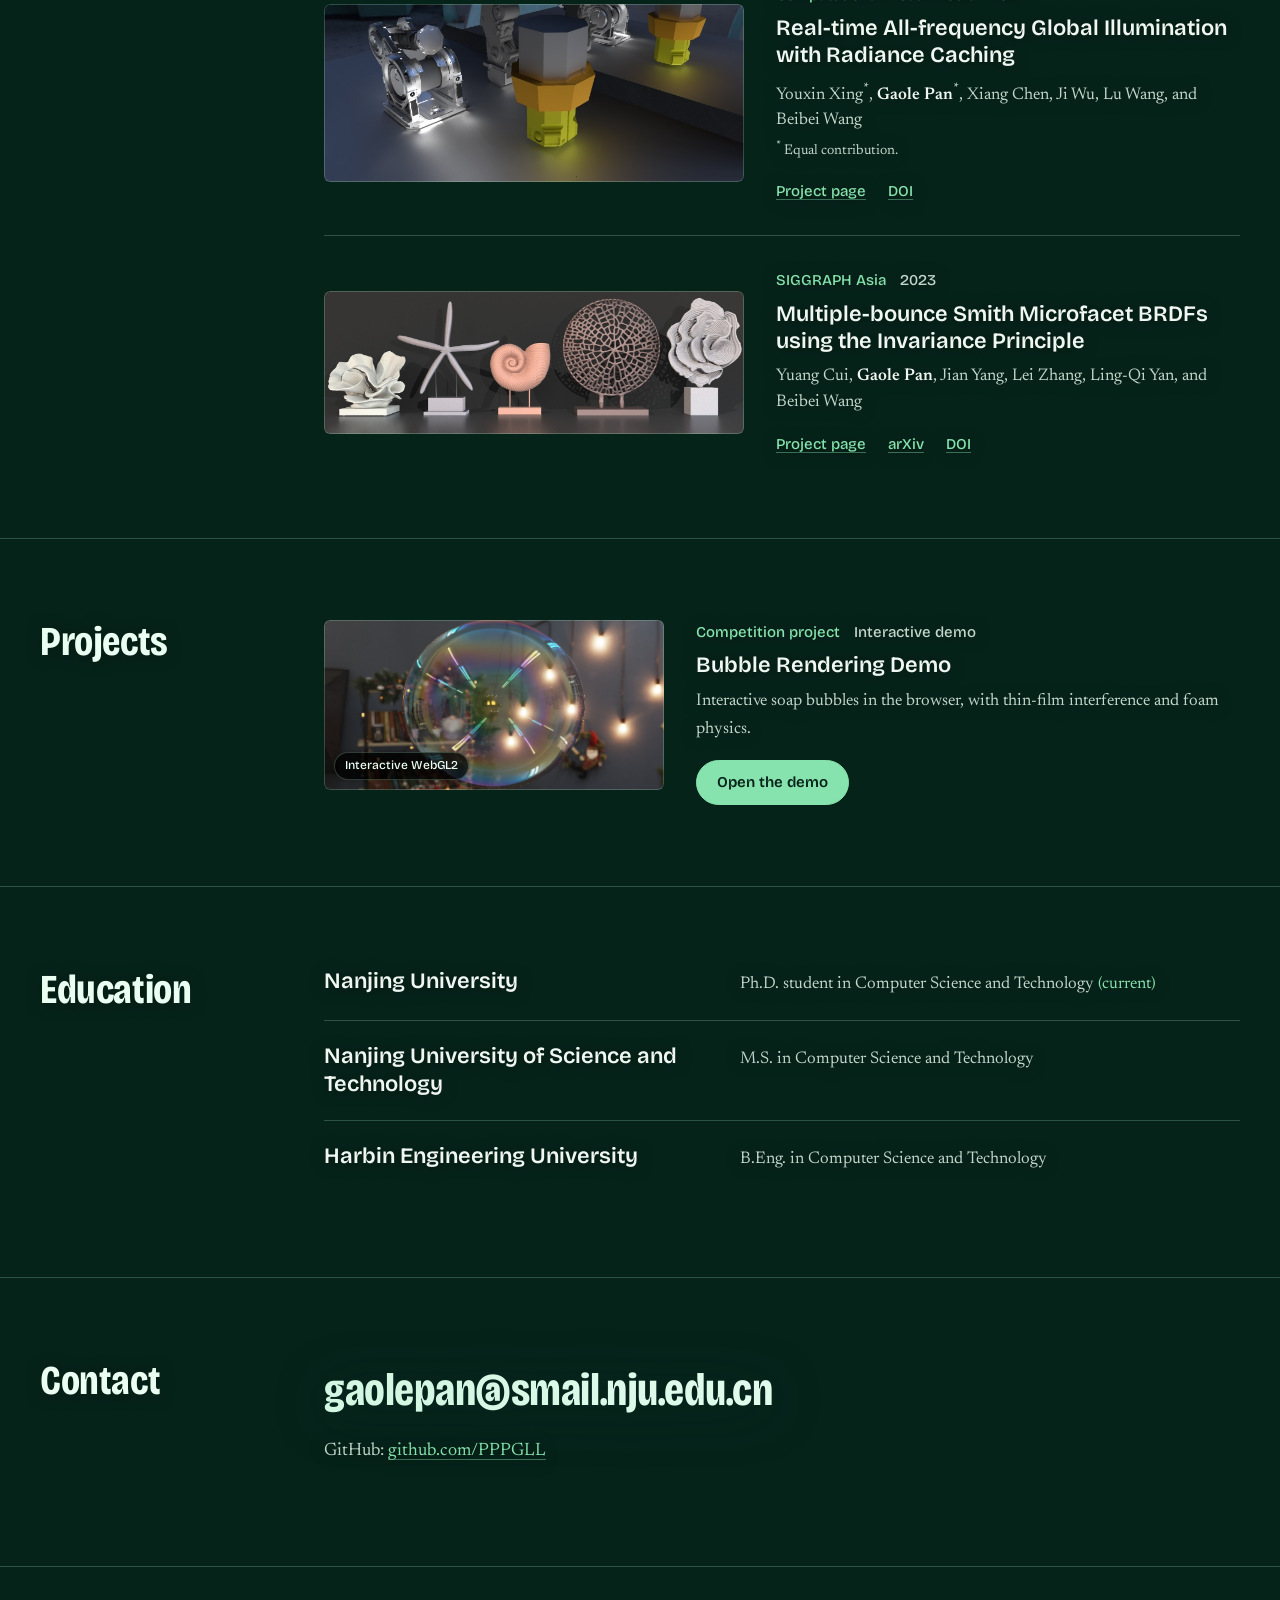
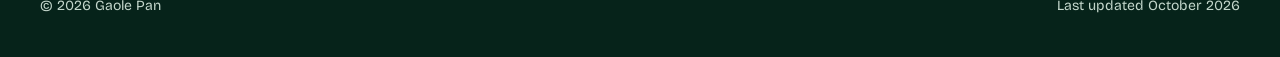
==== commit 8d518467: "Hero name at half its original size, in the original heavy style Co-Authored-By: Claude Opus 5.5 <no" ====
--- a/index.html
+++ b/index.html
@@ -53,7 +53,7 @@
   </script>
   <link rel="preload" href="assets/fonts/bricolage-var.woff2" as="font" type="font/woff2" crossorigin>
   <link rel="preload" href="assets/fonts/newsreader-var.woff2" as="font" type="font/woff2" crossorigin>
-  <link rel="stylesheet" href="assets/site.css?v=5">
+  <link rel="stylesheet" href="assets/site.css?v=6">
 </head>
 <body>
   <a class="skip-link" href="#main">Skip to main content</a>
@@ -79,7 +79,7 @@
       <div class="container">
         <div class="hero-grid">
           <div class="hero-copy">
-            <h1>Gaole Pan</h1>
+            <h1 class="lit-text">Gaole Pan</h1>
             <p class="role">I work on material appearance and rendering.</p>
             <p class="affiliation">Ph.D. student at Nanjing University, advised by Prof. Beibei Wang.</p>
             <ul class="profile-links">
@@ -255,6 +255,6 @@
     </div>
   </footer>
 
-  <script src="assets/site.js?v=5" defer></script>
+  <script src="assets/site.js?v=6" defer></script>
 </body>
 </html>
--- a/assets/site.css
+++ b/assets/site.css
@@ -229,15 +229,15 @@
   align-items: end;
 }
 
-/* the name is a quiet label; the sentence under it carries the hero */
 .hero h1 {
-  margin: 0 0 14px;
-  color: var(--leaf);
-  font-family: var(--display);
-  font-size: 20px;
-  font-weight: 600;
-  line-height: 1.2;
-  letter-spacing: .01em;
+  margin: 0 0 .16em;
+  font-family: var(--display);
+  font-size: clamp(48px, 8.75vw, 130px);   /* half of the first version */
+  font-weight: 800;
+  font-stretch: 75%;
+  line-height: .9;
+  letter-spacing: -.012em;
+  color: #c9f2dc;
 }
 
 /* text lit by the same light as the surface */
@@ -260,20 +260,17 @@
 .hero-copy { max-width: 44em; }
 
 .role {
-  margin: 0 0 .45em;
-  max-width: 16em;
-  color: #fff;
-  font-family: var(--display);
-  font-size: clamp(30px, 4.2vw, 56px);
-  font-weight: 600;
-  font-stretch: 88%;
-  letter-spacing: -.01em;
+  margin: 0 0 .35em;
+  color: var(--glint);
+  font-family: var(--display);
+  font-size: clamp(21px, 2.3vw, 30px);
+  font-weight: 500;
   line-height: 1.25;
 }
 
 .affiliation { color: var(--bone); margin-bottom: 1.3em; }
 .hero-copy, .section { text-shadow: 0 1px 14px rgba(2, 24, 17, .55); }
-.button { text-shadow: none; }
+.button, .lit-text { text-shadow: none; }
 .summary { font-size: 1.08em; margin-bottom: 1.4em; }
 
 .profile-links {
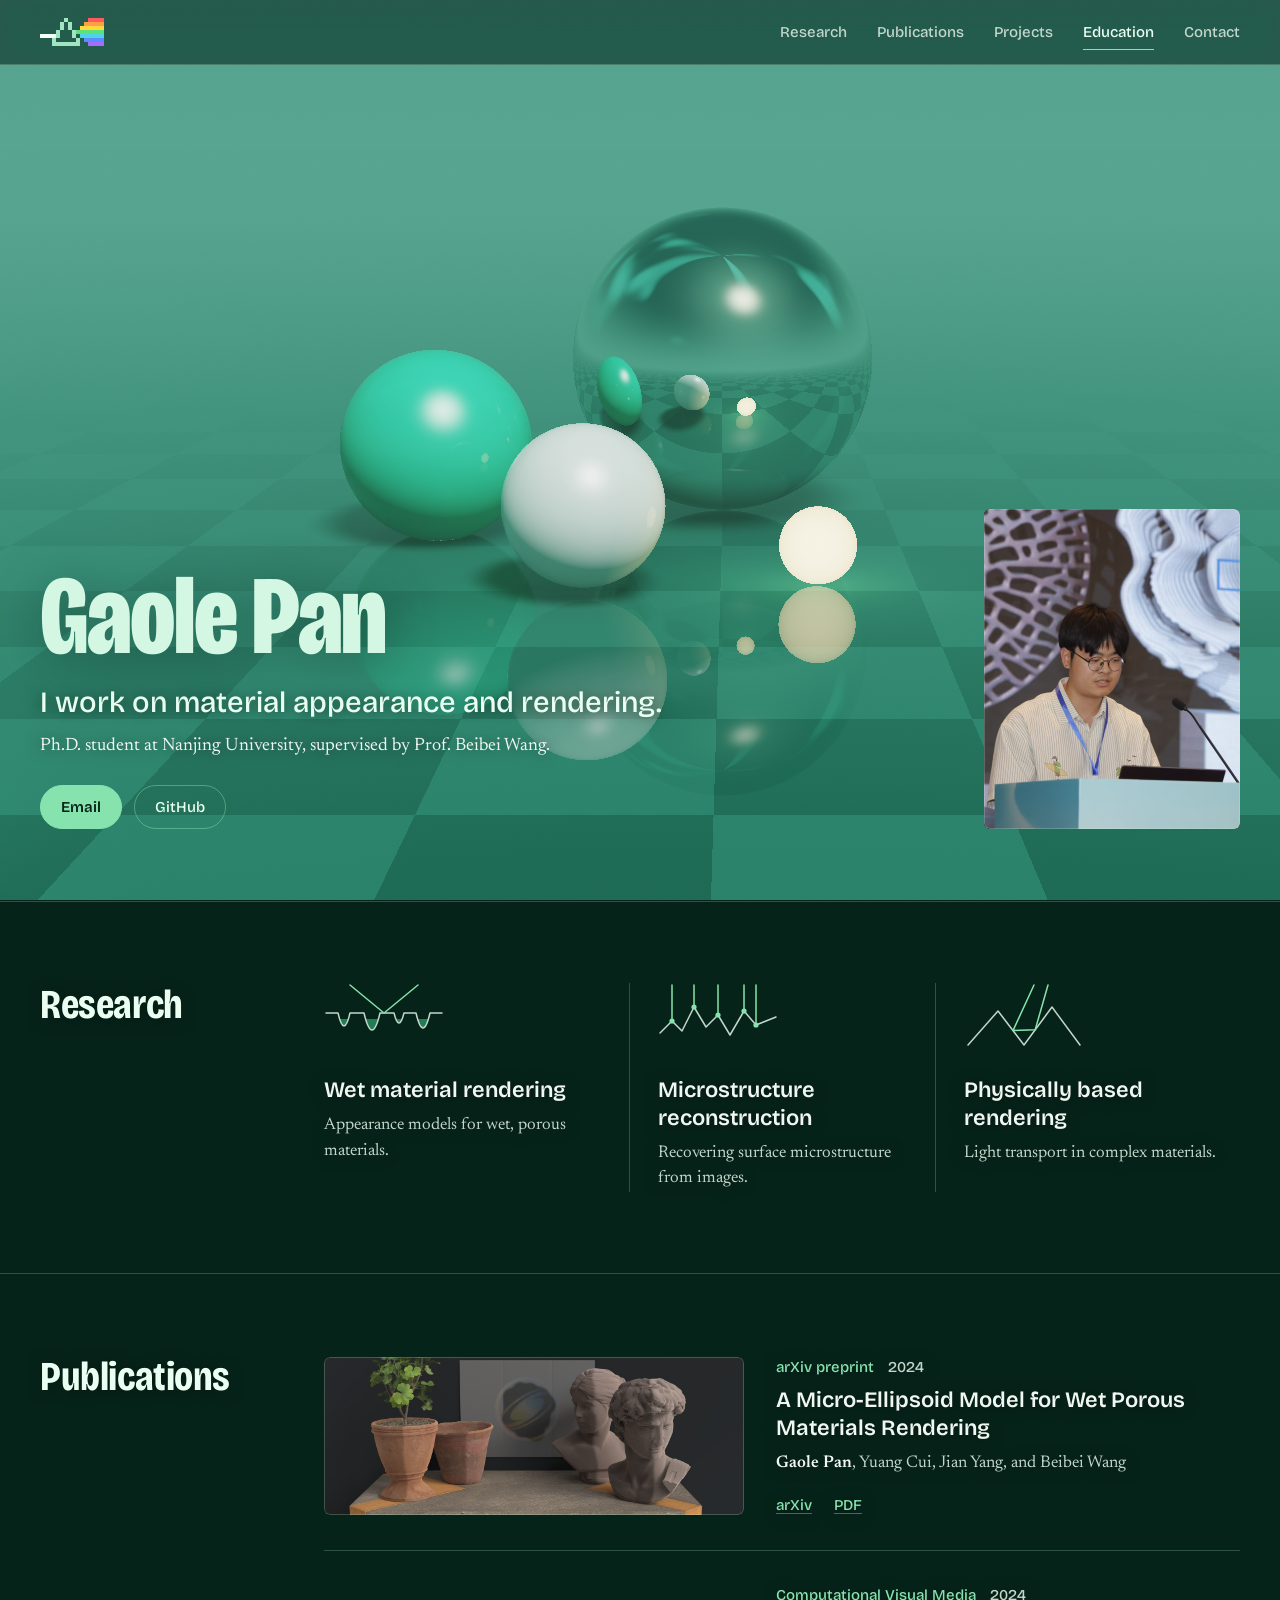
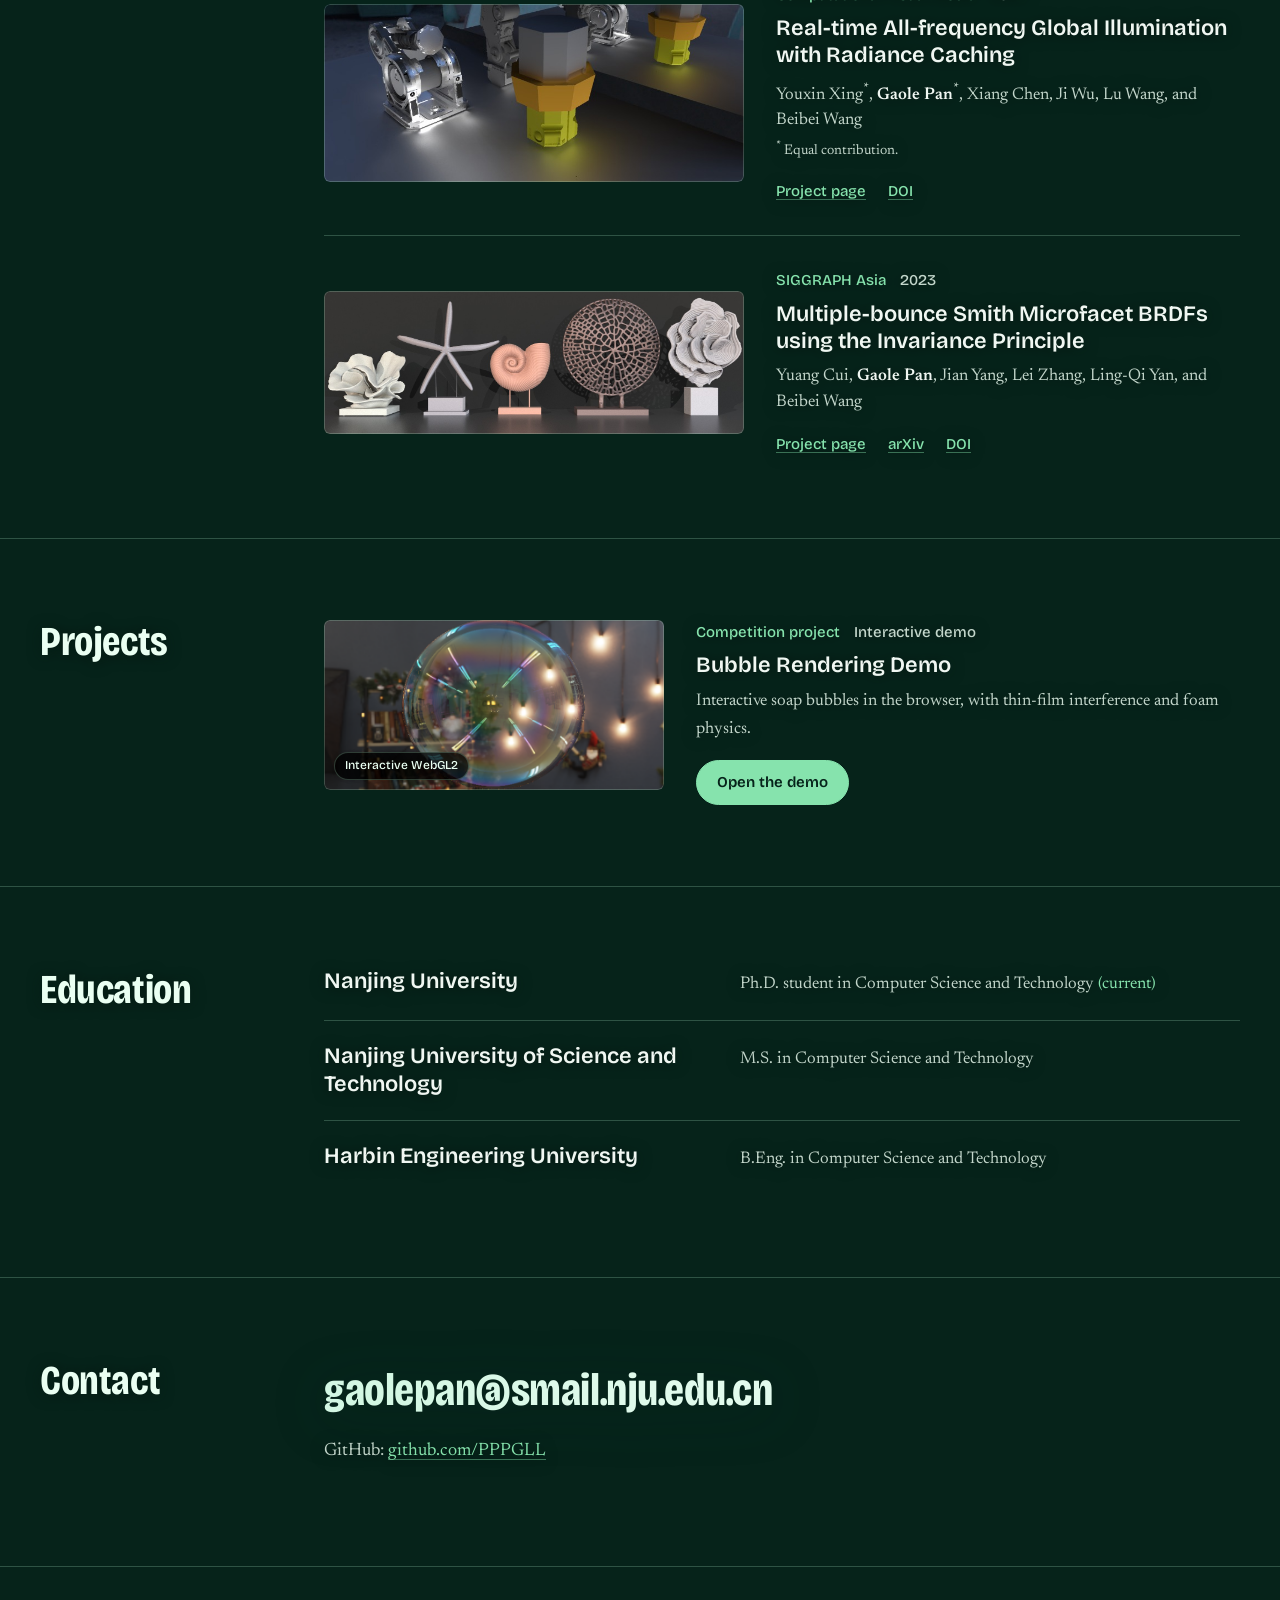
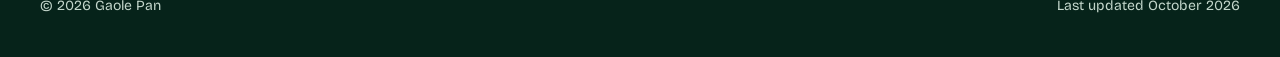
==== commit 12913cae: "Add pixel prism logo to the header and as favicon; say 'supervised by' Co-Authored-By: Claude Opus 5" ====
--- a/index.html
+++ b/index.html
@@ -23,6 +23,7 @@
   <meta name="twitter:description" content="Research in wet material rendering, microstructure reconstruction, and physically based rendering.">
   <meta name="twitter:image" content="https://pppgll.github.io/assets/gaole-pan.jpg">
 
+  <link rel="icon" href="assets/favicon.svg" type="image/svg+xml">
   <title>Gaole Pan | Academic Homepage</title>
   <script type="application/ld+json">
     {
@@ -53,7 +54,7 @@
   </script>
   <link rel="preload" href="assets/fonts/bricolage-var.woff2" as="font" type="font/woff2" crossorigin>
   <link rel="preload" href="assets/fonts/newsreader-var.woff2" as="font" type="font/woff2" crossorigin>
-  <link rel="stylesheet" href="assets/site.css?v=6">
+  <link rel="stylesheet" href="assets/site.css?v=7">
 </head>
 <body>
   <a class="skip-link" href="#main">Skip to main content</a>
@@ -61,7 +62,7 @@
 
   <header class="site-header">
     <nav class="nav container" aria-label="Primary navigation">
-      <a class="nameplate" href="#top">Back to top</a>
+      <a class="nameplate" href="#top" aria-label="Gaole Pan, back to top"><img src="assets/logo.svg" alt="" width="64" height="28"></a>
       <div class="nav-links" id="nav-links">
         <a href="#research">Research</a>
         <a href="#publications">Publications</a>
@@ -81,7 +82,7 @@
           <div class="hero-copy">
             <h1 class="lit-text">Gaole Pan</h1>
             <p class="role">I work on material appearance and rendering.</p>
-            <p class="affiliation">Ph.D. student at Nanjing University, advised by Prof. Beibei Wang.</p>
+            <p class="affiliation">Ph.D. student at Nanjing University, supervised by Prof. Beibei Wang.</p>
             <ul class="profile-links">
               <li><a class="button solid" href="mailto:gaolepan@smail.nju.edu.cn">Email</a></li>
               <li><a class="button" href="https://github.com/PPPGLL" target="_blank" rel="noreferrer">GitHub</a></li>
@@ -255,6 +256,6 @@
     </div>
   </footer>
 
-  <script src="assets/site.js?v=6" defer></script>
+  <script src="assets/site.js?v=7" defer></script>
 </body>
 </html>
--- a/assets/site.css
+++ b/assets/site.css
@@ -148,10 +148,9 @@
   letter-spacing: .01em;
   text-decoration: none;
 }
-/* at the top the corner stays empty; a way back appears once you scroll */
-.nameplate { opacity: 0; visibility: hidden; transition: opacity .25s, visibility .25s; font-size: 15px; font-weight: 500; color: var(--ash); }
-.nameplate:hover { color: var(--glint); }
-.scrolled .nameplate { opacity: 1; visibility: visible; }
+.nameplate { display: inline-flex; align-items: center; padding: 6px 0; }
+.nameplate img { display: block; width: 64px; height: 28px; image-rendering: pixelated; transition: transform .2s; }
+.nameplate:hover img { transform: translateX(2px); }
 
 
 .nav-links {
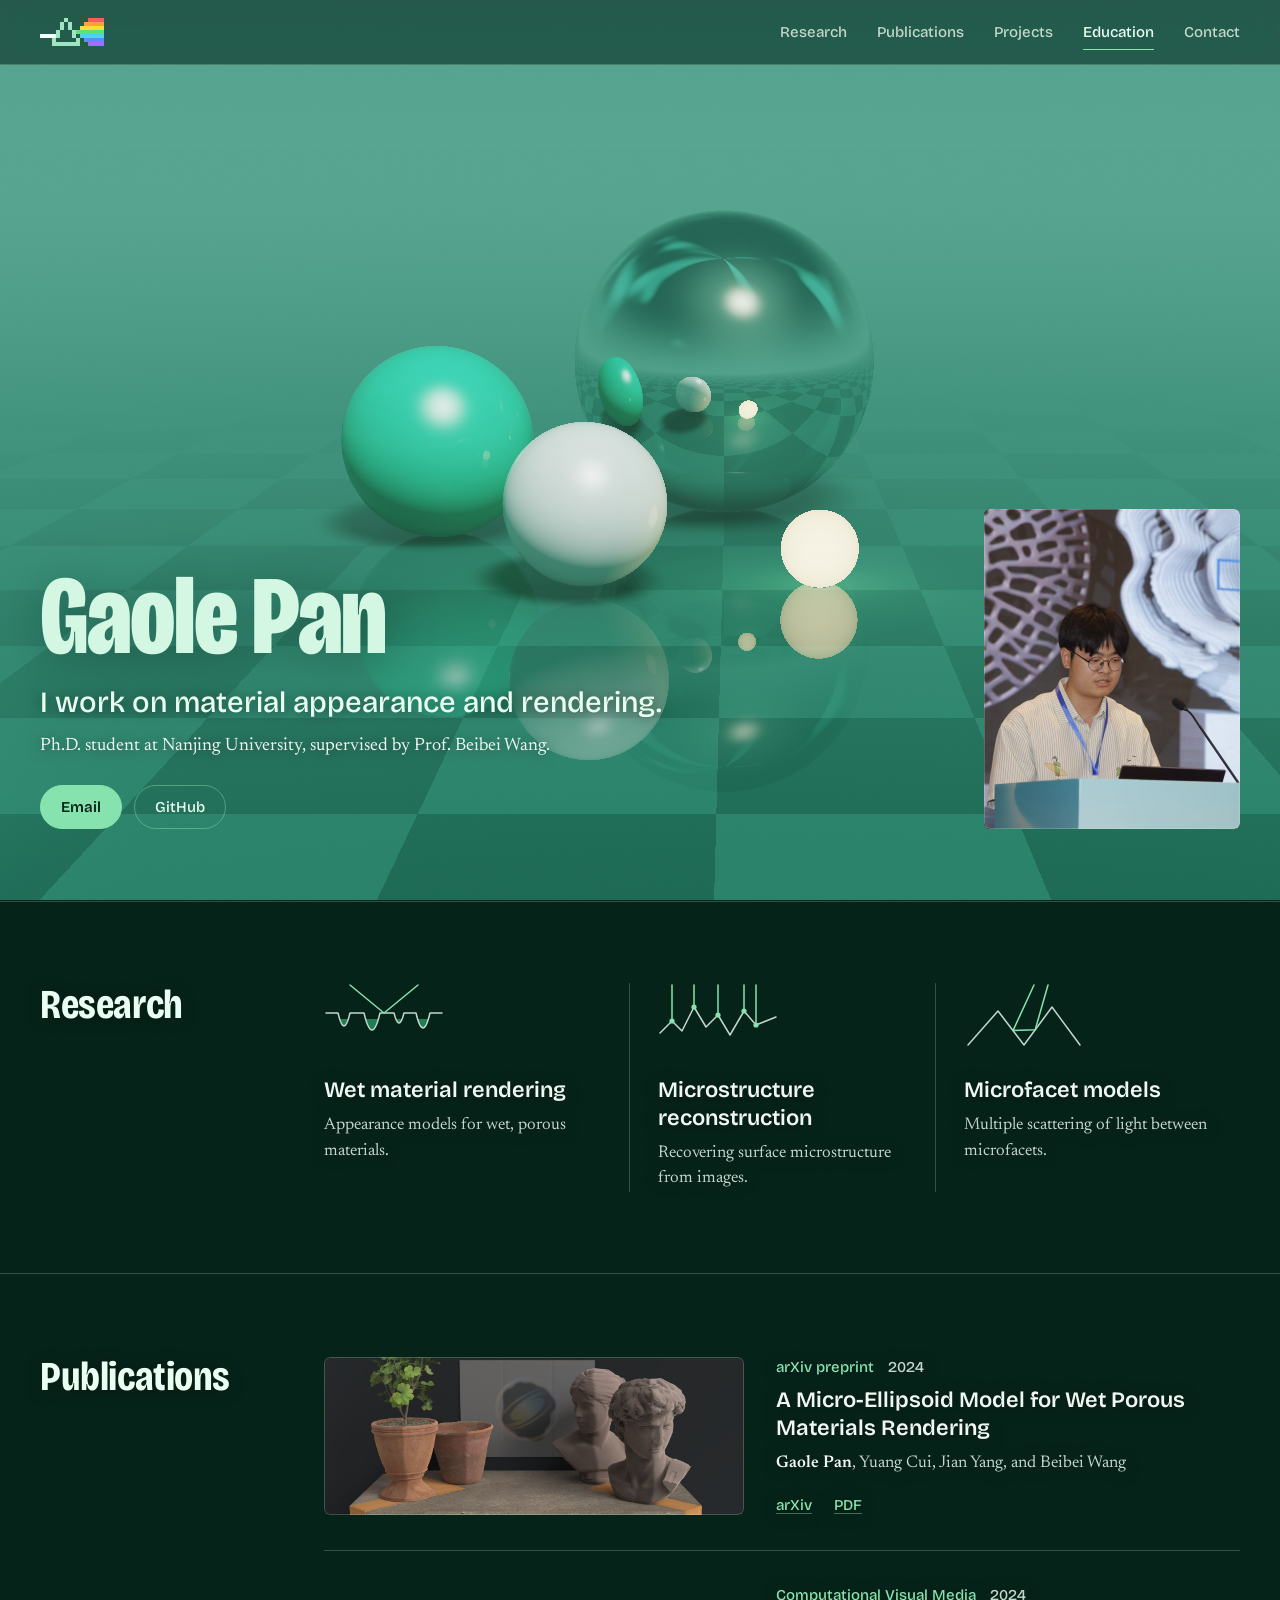
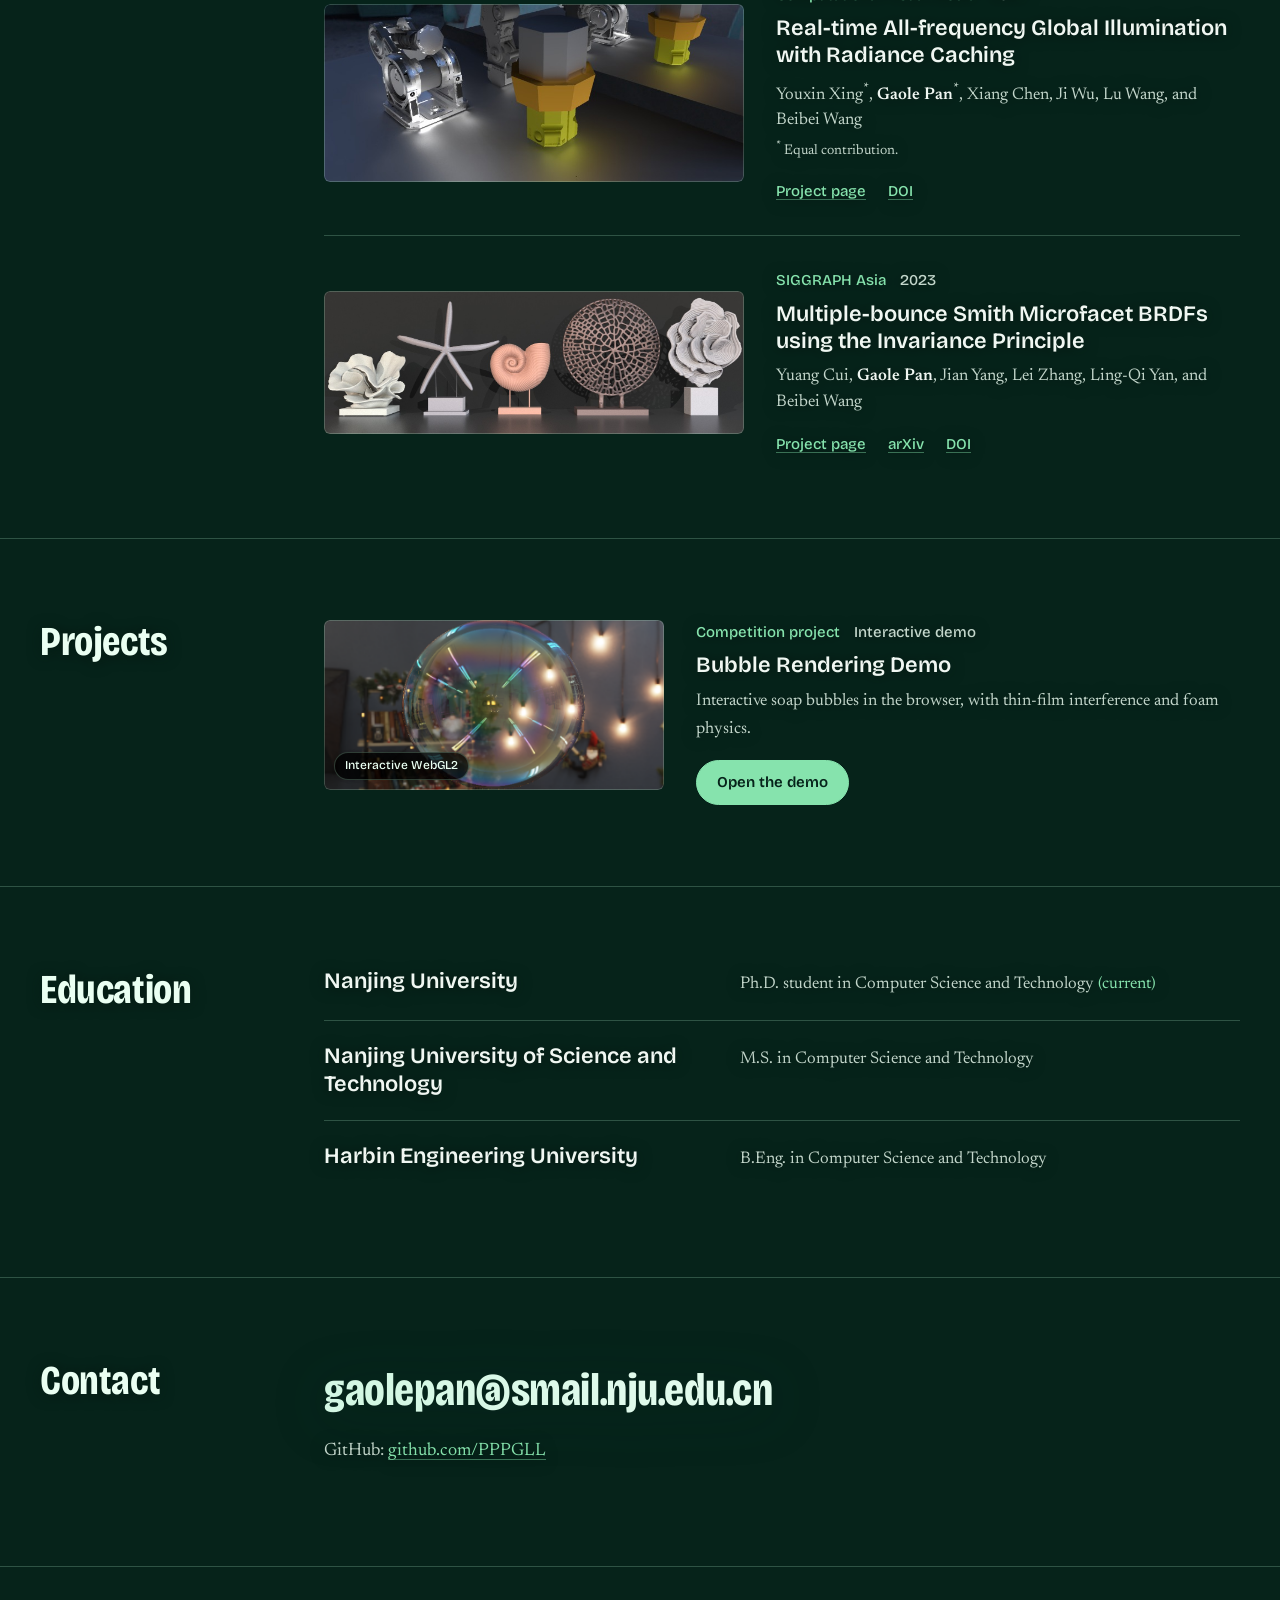
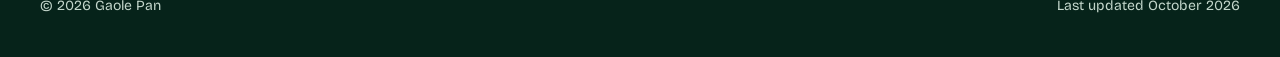
==== commit afe82997: "Research: third area is microfacet models Co-Authored-By: Claude Opus 5.5 <noreply@anthropic.com> Cl" ====
--- a/index.html
+++ b/index.html
@@ -3,7 +3,7 @@
 <head>
   <meta charset="UTF-8">
   <meta name="viewport" content="width=device-width, initial-scale=1">
-  <meta name="description" content="Academic homepage of Gaole Pan — research in wet material rendering, microstructure reconstruction, and physically based rendering.">
+  <meta name="description" content="Academic homepage of Gaole Pan — research in wet material rendering, microstructure reconstruction, and microfacet models.">
   <meta name="author" content="Gaole Pan">
   <meta name="robots" content="index, follow">
   <meta name="theme-color" content="#06231a">
@@ -11,7 +11,7 @@
 
   <meta property="og:type" content="profile">
   <meta property="og:title" content="Gaole Pan | Academic Homepage">
-  <meta property="og:description" content="Research in wet material rendering, microstructure reconstruction, and physically based rendering.">
+  <meta property="og:description" content="Research in wet material rendering, microstructure reconstruction, and microfacet models.">
   <meta property="og:url" content="https://pppgll.github.io/">
   <meta property="og:image" content="https://pppgll.github.io/assets/gaole-pan.jpg">
   <meta property="og:image:alt" content="Gaole Pan giving a research presentation">
@@ -20,7 +20,7 @@
 
   <meta name="twitter:card" content="summary">
   <meta name="twitter:title" content="Gaole Pan | Academic Homepage">
-  <meta name="twitter:description" content="Research in wet material rendering, microstructure reconstruction, and physically based rendering.">
+  <meta name="twitter:description" content="Research in wet material rendering, microstructure reconstruction, and microfacet models.">
   <meta name="twitter:image" content="https://pppgll.github.io/assets/gaole-pan.jpg">
 
   <link rel="icon" href="assets/favicon.svg" type="image/svg+xml">
@@ -47,7 +47,7 @@
       "knowsAbout": [
         "Wet material rendering",
         "Microstructure reconstruction",
-        "Physically based rendering",
+        "Microfacet models",
         "Computer graphics"
       ]
     }
@@ -131,8 +131,8 @@
               <path class="solid" d="M4 62L34 28L60 62L88 24L116 62"/>
               <path class="ray" pathLength="1" d="M70 2L49 47.6L71.2 46.8L84 2"/>
             </svg>
-            <h3>Physically based rendering</h3>
-            <p>Light transport in complex materials.</p>
+            <h3>Microfacet models</h3>
+            <p>Multiple scattering of light between microfacets.</p>
           </li>
         </ul>
       </div>
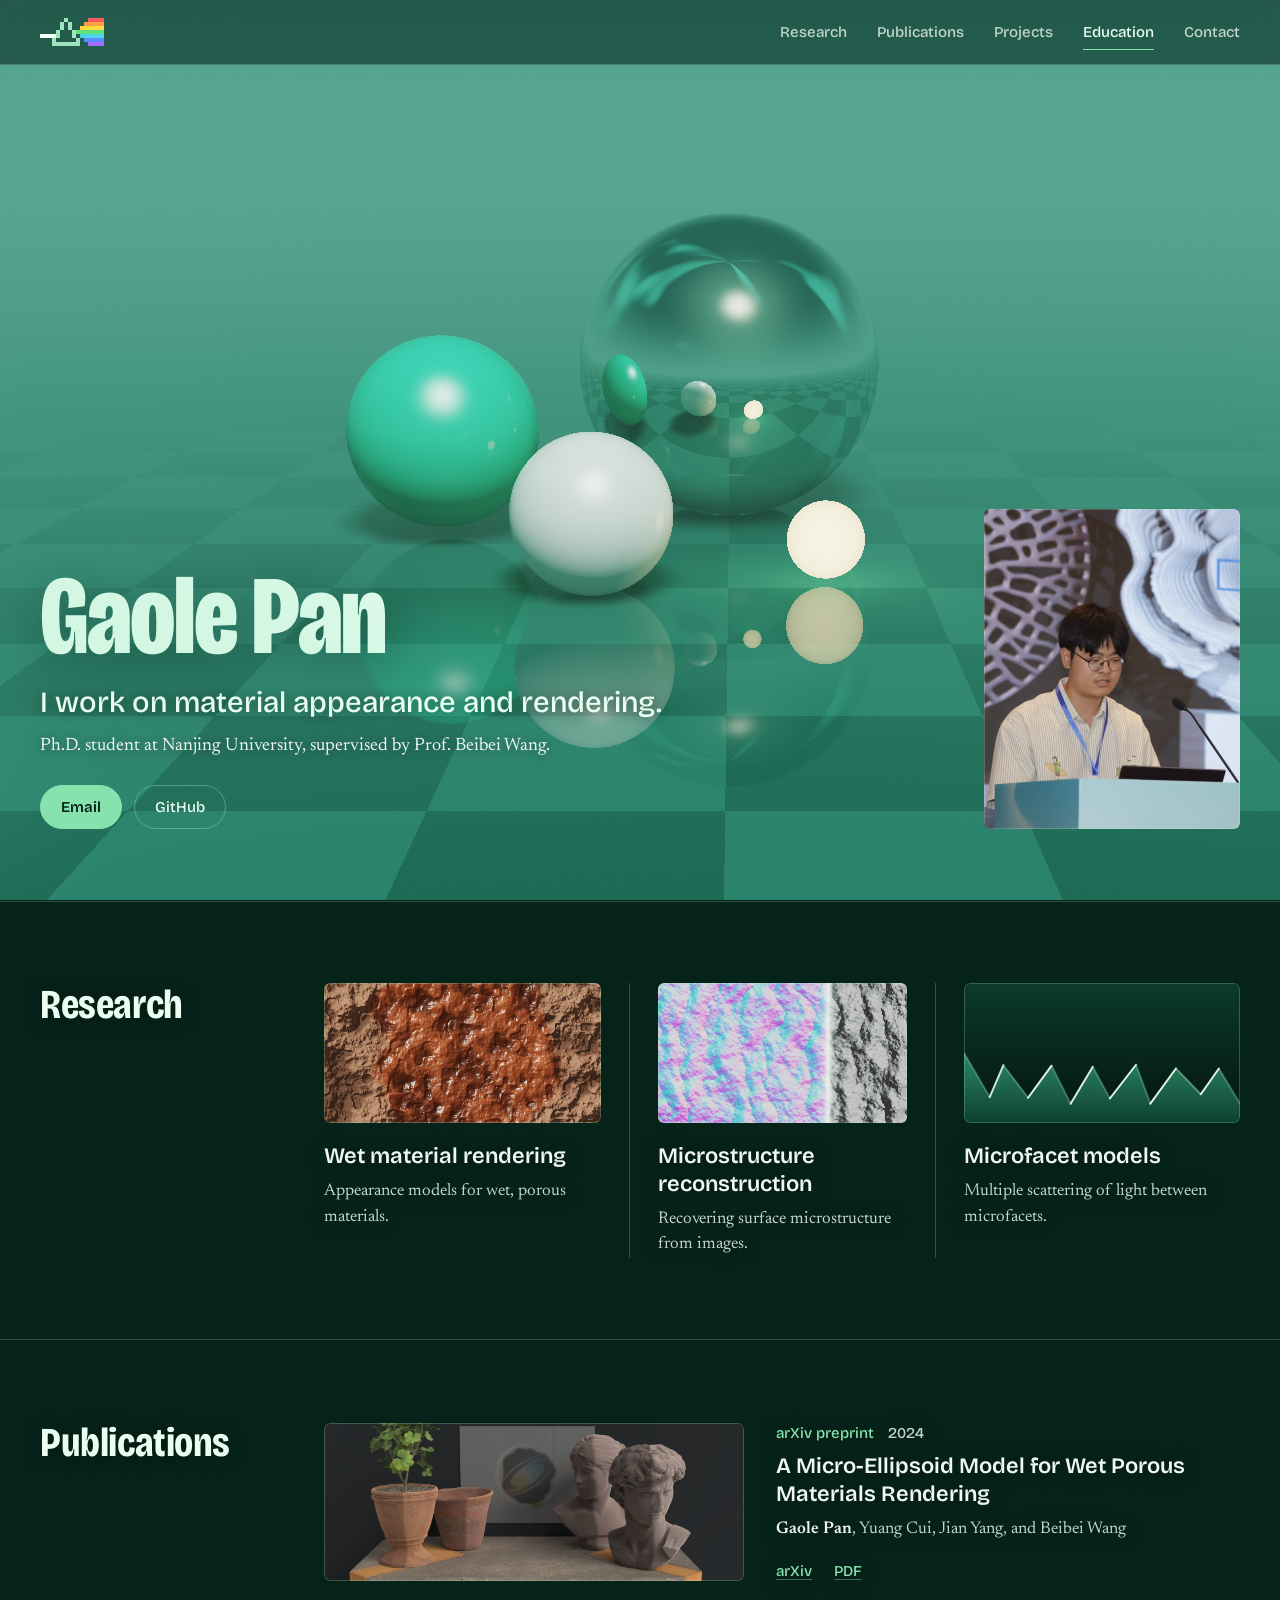
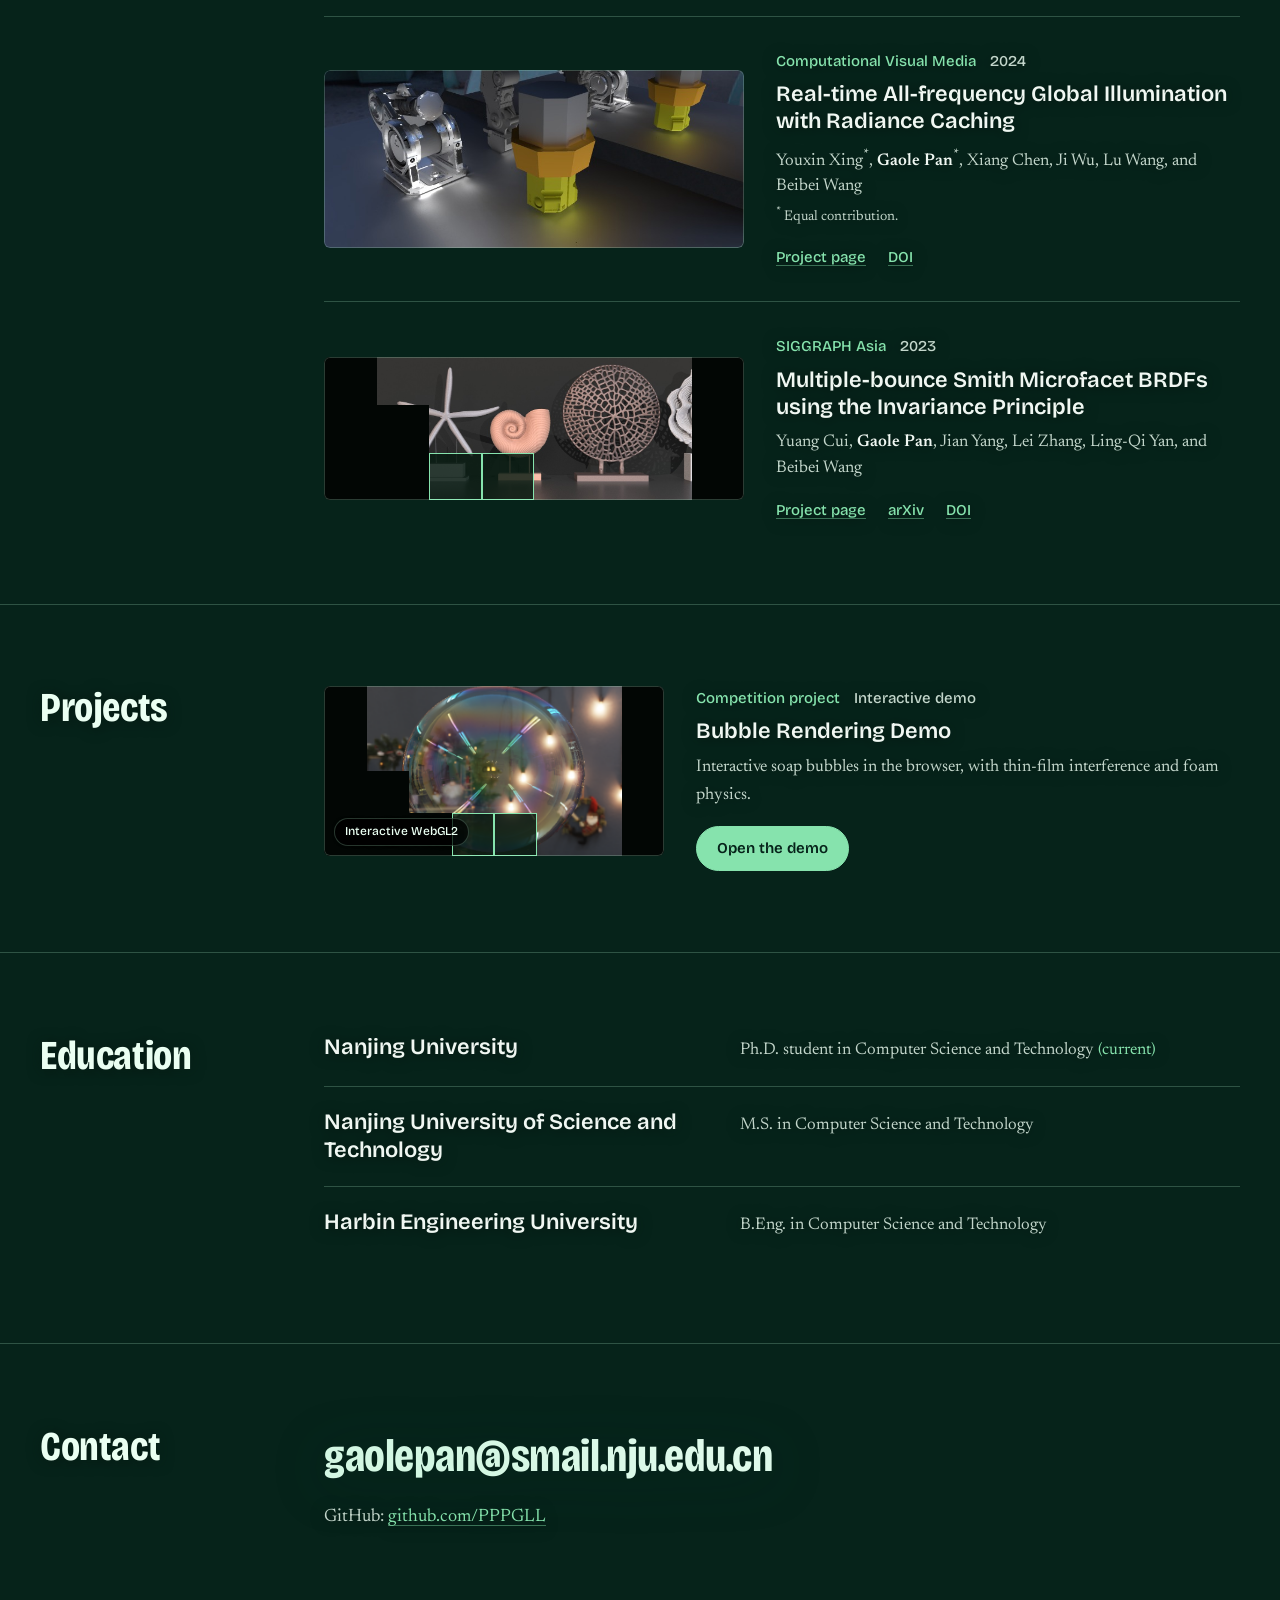
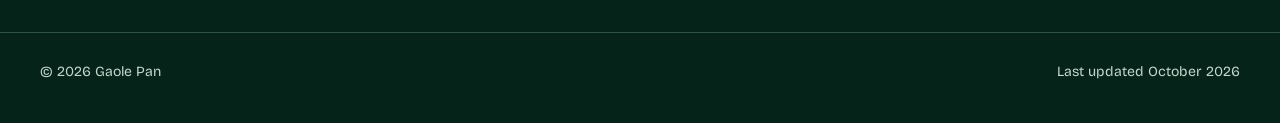
==== commit a156fa8a: "Research: replace line diagrams with small live renders - Wet material: a damp patch spreading throu" ====
--- a/index.html
+++ b/index.html
@@ -54,7 +54,7 @@
   </script>
   <link rel="preload" href="assets/fonts/bricolage-var.woff2" as="font" type="font/woff2" crossorigin>
   <link rel="preload" href="assets/fonts/newsreader-var.woff2" as="font" type="font/woff2" crossorigin>
-  <link rel="stylesheet" href="assets/site.css?v=7">
+  <link rel="stylesheet" href="assets/site.css?v=8">
 </head>
 <body>
   <a class="skip-link" href="#main">Skip to main content</a>
@@ -102,35 +102,17 @@
         </div>
         <ul class="research-list">
           <li>
-            <svg class="glyph" viewBox="0 0 120 72" aria-hidden="true" focusable="false">
-              <defs>
-                <clipPath id="pores"><path d="M14 30q6 26 12 0zM40 30q8 34 16 0zM70 30q5 20 10 0zM92 30q7 30 14 0z"/></clipPath>
-              </defs>
-              <g clip-path="url(#pores)"><rect class="water" x="0" y="30" width="120" height="42"/></g>
-              <path class="solid" d="M2 30H14q6 26 12 0H40q8 34 16 0H70q5 20 10 0H92q7 30 14 0H118"/>
-              <path class="ray" pathLength="1" d="M26 2L60 30L94 2"/>
-            </svg>
+            <div class="frame lit tile"><canvas data-tile="wet" role="img" aria-label="A porous surface darkening as water soaks in"></canvas></div>
             <h3>Wet material rendering</h3>
             <p>Appearance models for wet, porous materials.</p>
           </li>
           <li>
-            <svg class="glyph" viewBox="0 0 120 72" aria-hidden="true" focusable="false">
-              <path class="solid" d="M2 50L14 38L24 48L36 24L48 44L60 32L72 52L86 28L98 42L118 34"/>
-              <path class="ray" pathLength="1" d="M14 2V38M36 2V24M60 2V32M86 2V28M98 2V42"/>
-              <circle class="dot" style="--i:0" cx="14" cy="38" r="2.6"/>
-              <circle class="dot" style="--i:1" cx="36" cy="24" r="2.6"/>
-              <circle class="dot" style="--i:2" cx="60" cy="32" r="2.6"/>
-              <circle class="dot" style="--i:3" cx="86" cy="28" r="2.6"/>
-              <circle class="dot" style="--i:4" cx="98" cy="42" r="2.6"/>
-            </svg>
+            <div class="frame lit tile"><canvas data-tile="recon" role="img" aria-label="A surface scan turning into a normal map"></canvas></div>
             <h3>Microstructure reconstruction</h3>
             <p>Recovering surface microstructure from images.</p>
           </li>
           <li>
-            <svg class="glyph" viewBox="0 0 120 72" aria-hidden="true" focusable="false">
-              <path class="solid" d="M4 62L34 28L60 62L88 24L116 62"/>
-              <path class="ray" pathLength="1" d="M70 2L49 47.6L71.2 46.8L84 2"/>
-            </svg>
+            <div class="frame lit tile"><canvas data-tile="facet" role="img" aria-label="Light rays bouncing between microfacets"></canvas></div>
             <h3>Microfacet models</h3>
             <p>Multiple scattering of light between microfacets.</p>
           </li>
@@ -256,6 +238,6 @@
     </div>
   </footer>
 
-  <script src="assets/site.js?v=7" defer></script>
+  <script src="assets/site.js?v=8" defer></script>
 </body>
 </html>
--- a/assets/site.css
+++ b/assets/site.css
@@ -427,30 +427,9 @@
 .research-list > li:last-child { padding-right: 0; }
 .research-list p { margin: 0; color: var(--ash); font-size: 17px; line-height: 1.5; }
 
-.glyph {
-  display: block;
-  width: 120px;
-  height: 72px;
-  margin-bottom: 22px;
-  overflow: visible;
-}
-.glyph .solid { fill: none; stroke: var(--ash); stroke-width: 1.5; stroke-linejoin: round; stroke-linecap: round; }
-.glyph .ray { fill: none; stroke: var(--leaf); stroke-width: 1.5; stroke-linejoin: round; stroke-linecap: round; stroke-dasharray: 1; stroke-dashoffset: 1; }
-.glyph .water { fill: var(--malachite); opacity: .75; transform: translateY(30px); }
-.glyph .dot { fill: var(--leaf); opacity: 0; }
-
-.glyph.in .ray { animation: trace 1.5s cubic-bezier(.5, 0, .2, 1) .15s forwards; }
-.glyph.in .water { animation: soak 1.8s cubic-bezier(.3, 0, .2, 1) .15s forwards; }
-.glyph.in .dot { animation: sample .3s ease-out forwards; animation-delay: calc(.2s + var(--i) * .13s); }
-
-/* hovering an area replays its diagram */
-.research-list > li:hover .ray { animation: trace 1.5s cubic-bezier(.5, 0, .2, 1) infinite; }
-.research-list > li:hover .water { animation: soak 2.2s cubic-bezier(.3, 0, .2, 1) infinite alternate; }
-.research-list > li:hover .dot { animation: sample 1.6s ease-out infinite; animation-delay: calc(var(--i) * .13s); }
-
-@keyframes trace { from { stroke-dashoffset: 1; } to { stroke-dashoffset: 0; } }
-@keyframes soak { from { transform: translateY(30px); } to { transform: translateY(6px); } }
-@keyframes sample { 0% { opacity: 0; transform: translateY(-6px); } 20%, 100% { opacity: 1; transform: none; } }
+/* small live renders, one per research area */
+.tile { height: 140px; margin-bottom: 20px; background: #04140f; }
+.tile canvas { display: block; width: 100%; height: 100%; }
 
 /* ---------- lists of entries ---------- */
 
@@ -579,8 +558,5 @@
 
 @media (prefers-reduced-motion: reduce) {
   html { scroll-behavior: auto; }
-  .glyph .ray { stroke-dashoffset: 0; animation: none !important; }
-  .glyph .water { transform: translateY(6px); animation: none !important; }
-  .glyph .dot { opacity: 1; animation: none !important; }
   .nav-links a::after, .button, a { transition: none; }
 }
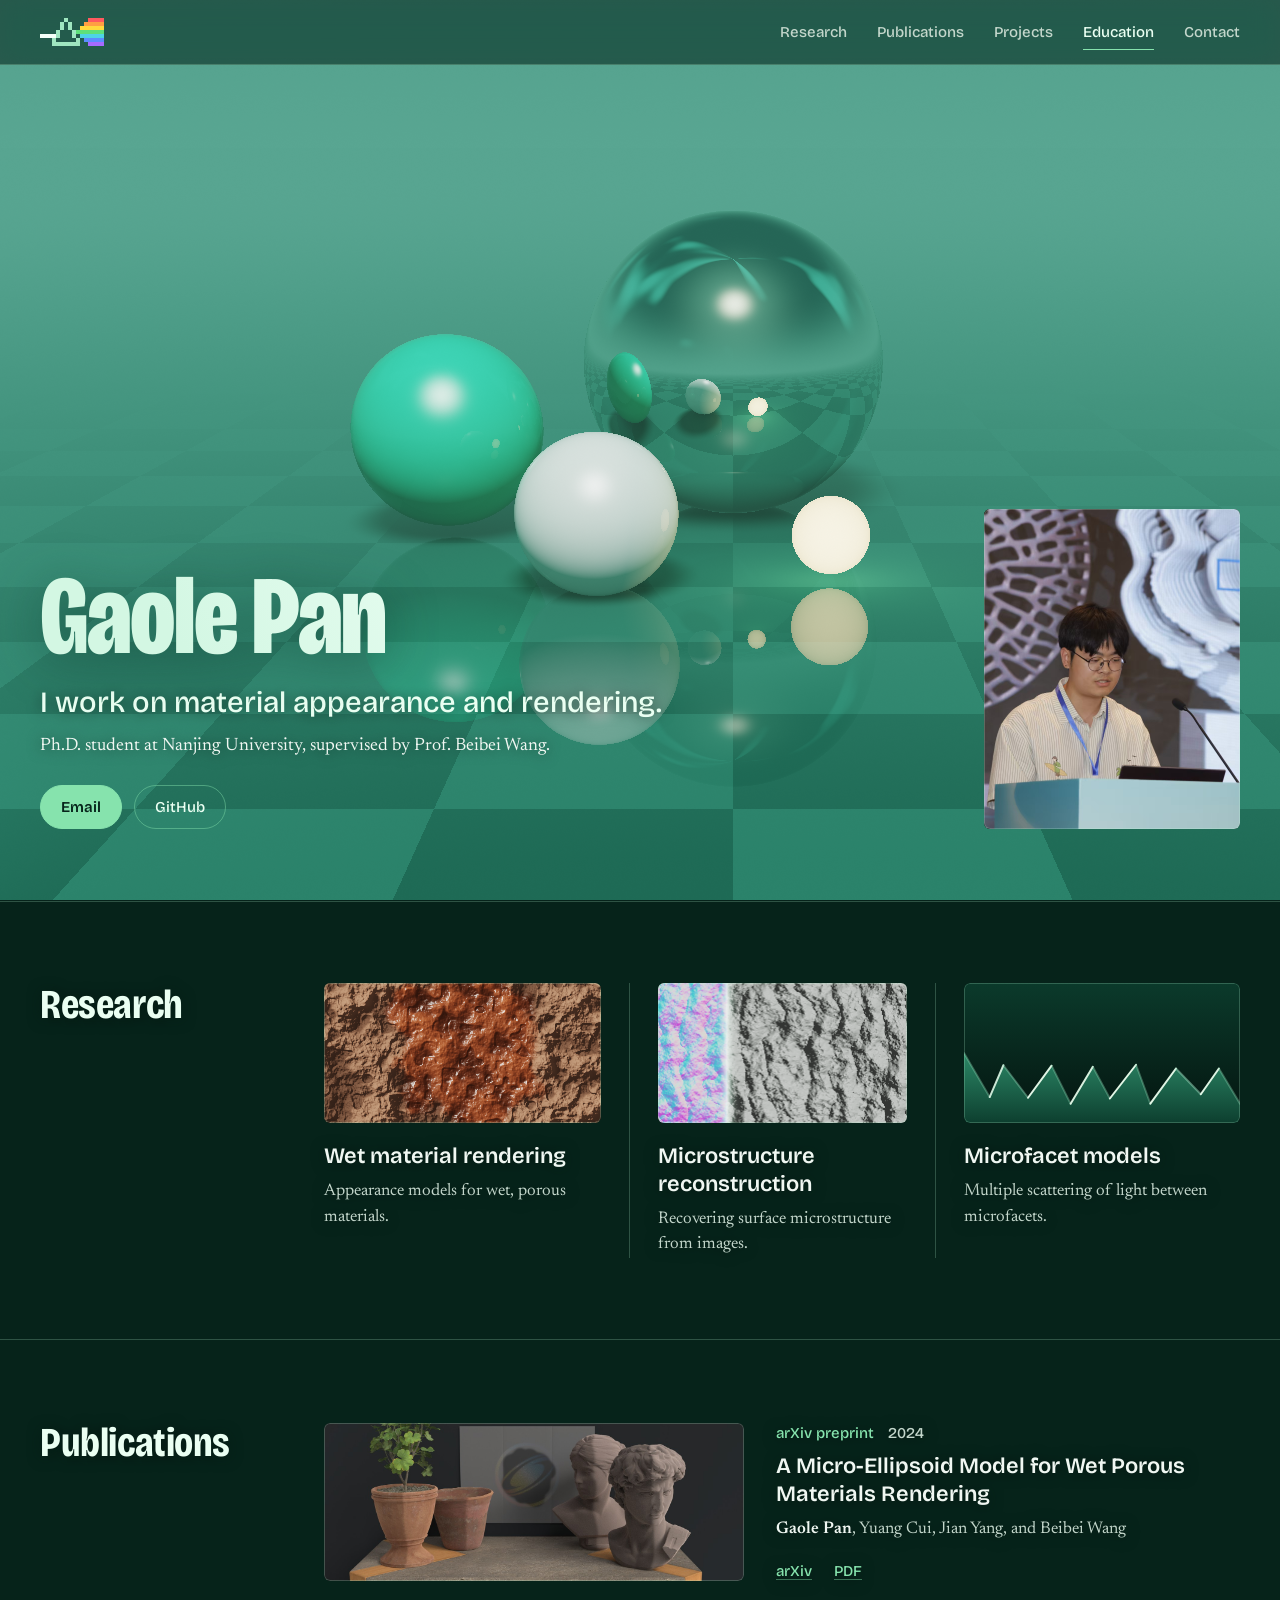
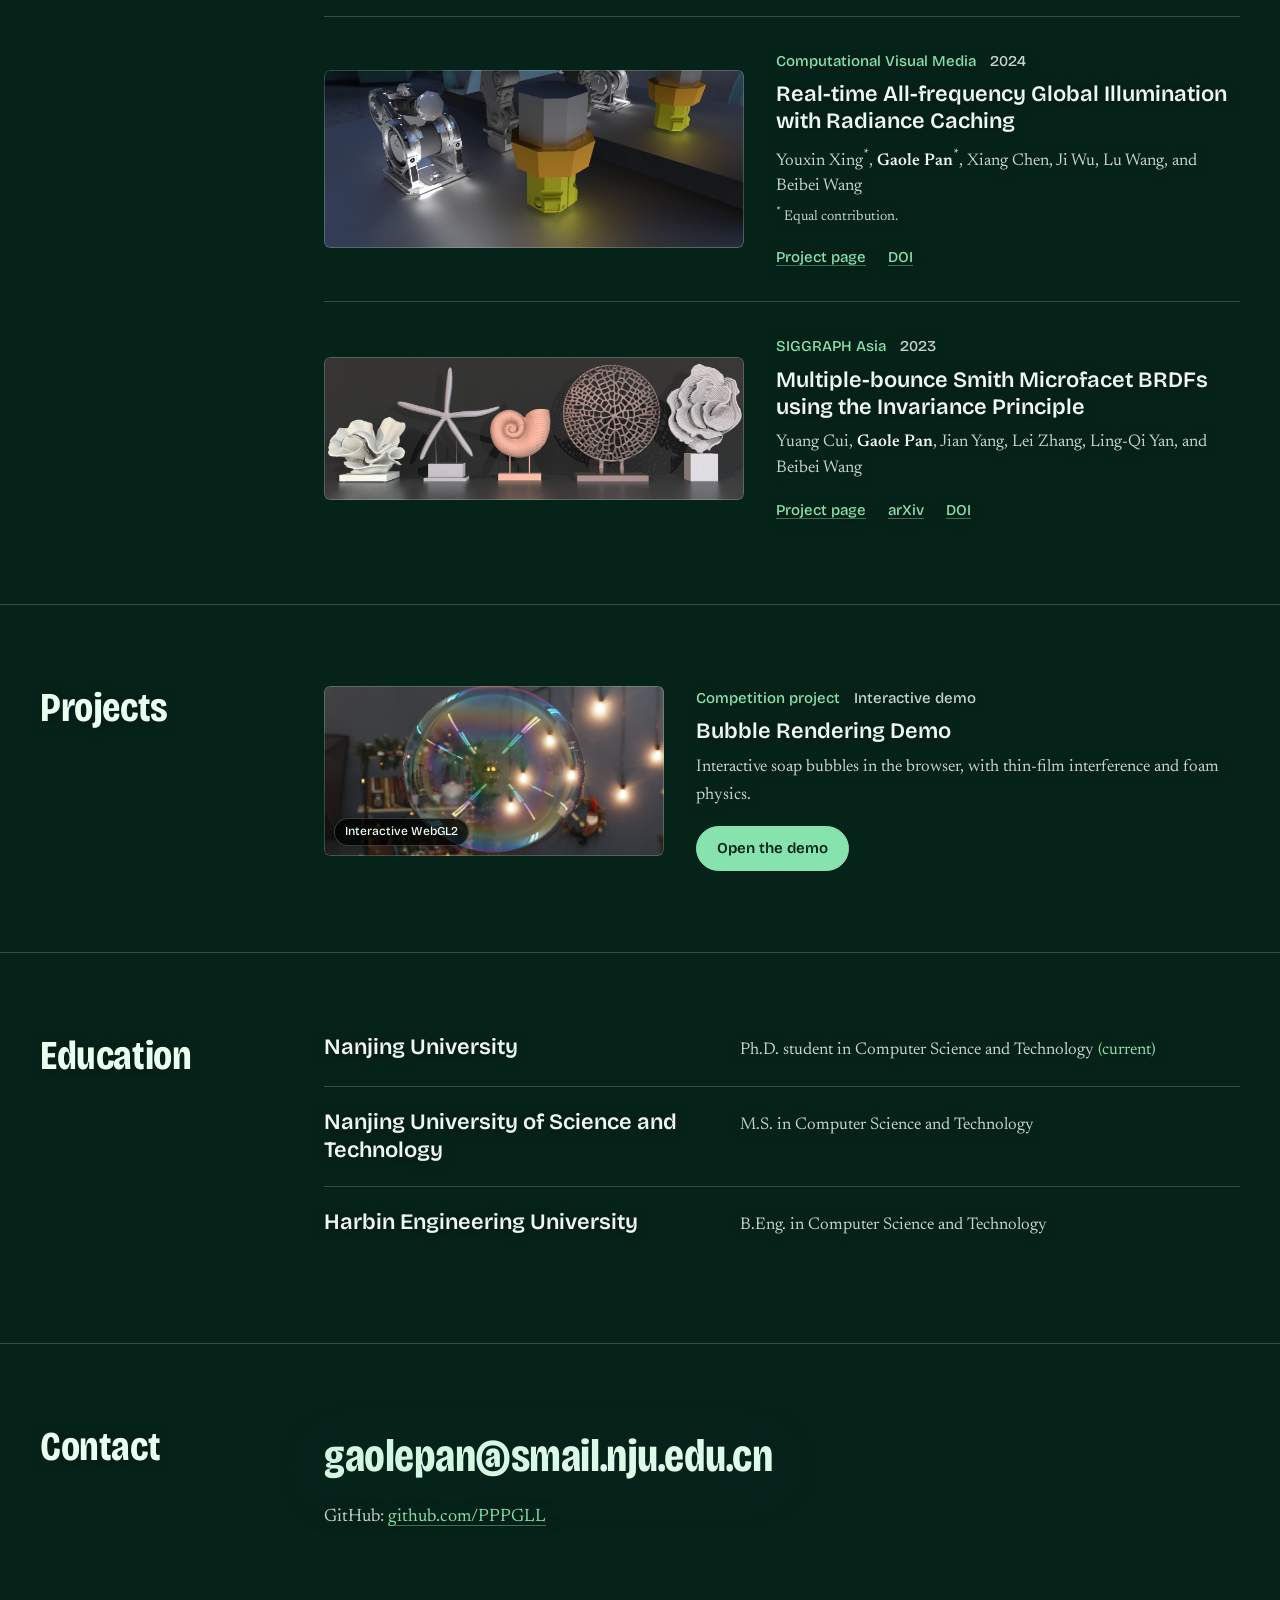
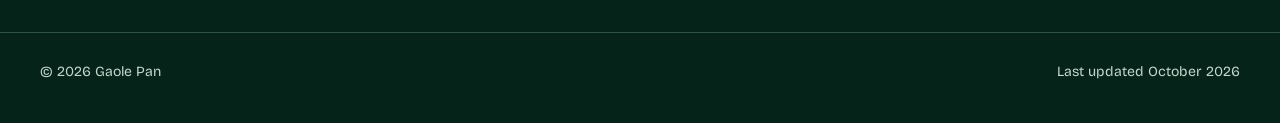
==== commit 3bc9c2a9: "Clearer search title and description; add WebSite and ProfilePage data Co-Authored-By: Claude Opus 5" ====
--- a/index.html
+++ b/index.html
@@ -3,15 +3,16 @@
 <head>
   <meta charset="UTF-8">
   <meta name="viewport" content="width=device-width, initial-scale=1">
-  <meta name="description" content="Academic homepage of Gaole Pan — research in wet material rendering, microstructure reconstruction, and microfacet models.">
+  <meta name="description" content="Gaole Pan is a Ph.D. student at Nanjing University working on material appearance and rendering: wet materials, microfacet models, and microstructure reconstruction.">
   <meta name="author" content="Gaole Pan">
   <meta name="robots" content="index, follow">
   <meta name="theme-color" content="#06231a">
   <link rel="canonical" href="https://pppgll.github.io/">
 
   <meta property="og:type" content="profile">
-  <meta property="og:title" content="Gaole Pan | Academic Homepage">
-  <meta property="og:description" content="Research in wet material rendering, microstructure reconstruction, and microfacet models.">
+  <meta property="og:title" content="Gaole Pan – Ph.D. student in rendering, Nanjing University">
+  <meta property="og:site_name" content="Gaole Pan">
+  <meta property="og:description" content="Gaole Pan is a Ph.D. student at Nanjing University working on material appearance and rendering: wet materials, microfacet models, and microstructure reconstruction.">
   <meta property="og:url" content="https://pppgll.github.io/">
   <meta property="og:image" content="https://pppgll.github.io/assets/gaole-pan.jpg">
   <meta property="og:image:alt" content="Gaole Pan giving a research presentation">
@@ -19,36 +20,60 @@
   <meta property="profile:last_name" content="Pan">
 
   <meta name="twitter:card" content="summary">
-  <meta name="twitter:title" content="Gaole Pan | Academic Homepage">
-  <meta name="twitter:description" content="Research in wet material rendering, microstructure reconstruction, and microfacet models.">
+  <meta name="twitter:title" content="Gaole Pan – Ph.D. student in rendering, Nanjing University">
+  <meta name="twitter:description" content="Gaole Pan is a Ph.D. student at Nanjing University working on material appearance and rendering: wet materials, microfacet models, and microstructure reconstruction.">
   <meta name="twitter:image" content="https://pppgll.github.io/assets/gaole-pan.jpg">
 
   <link rel="icon" href="assets/favicon.svg" type="image/svg+xml">
-  <title>Gaole Pan | Academic Homepage</title>
+  <title>Gaole Pan – Ph.D. student in rendering, Nanjing University</title>
   <script type="application/ld+json">
     {
       "@context": "https://schema.org",
-      "@type": "Person",
-      "@id": "https://pppgll.github.io/#gaole-pan",
-      "name": "Gaole Pan",
-      "givenName": "Gaole",
-      "familyName": "Pan",
-      "url": "https://pppgll.github.io/",
-      "image": "https://pppgll.github.io/assets/gaole-pan.jpg",
-      "jobTitle": "Ph.D. Student in Computer Science and Technology",
-      "affiliation": {
-        "@type": "CollegeOrUniversity",
-        "name": "Nanjing University",
-        "url": "https://www.nju.edu.cn/en/"
-      },
-      "sameAs": [
-        "https://github.com/PPPGLL"
-      ],
-      "knowsAbout": [
-        "Wet material rendering",
-        "Microstructure reconstruction",
-        "Microfacet models",
-        "Computer graphics"
+      "@graph": [
+        {
+          "@type": "WebSite",
+          "@id": "https://pppgll.github.io/#website",
+          "url": "https://pppgll.github.io/",
+          "name": "Gaole Pan",
+          "inLanguage": "en"
+        },
+        {
+          "@type": "ProfilePage",
+          "@id": "https://pppgll.github.io/#page",
+          "url": "https://pppgll.github.io/",
+          "name": "Gaole Pan – Ph.D. student in rendering, Nanjing University",
+          "isPartOf": { "@id": "https://pppgll.github.io/#website" },
+          "mainEntity": { "@id": "https://pppgll.github.io/#gaole-pan" },
+          "dateModified": "2026-10-11"
+        },
+        {
+          "@type": "Person",
+          "@id": "https://pppgll.github.io/#gaole-pan",
+          "name": "Gaole Pan",
+          "givenName": "Gaole",
+          "familyName": "Pan",
+          "url": "https://pppgll.github.io/",
+          "image": "https://pppgll.github.io/assets/gaole-pan.jpg",
+          "email": "mailto:gaolepan@smail.nju.edu.cn",
+          "jobTitle": "Ph.D. student",
+          "description": "Ph.D. student at Nanjing University working on material appearance and rendering.",
+          "affiliation": {
+            "@type": "CollegeOrUniversity",
+            "name": "Nanjing University",
+            "url": "https://www.nju.edu.cn/en/"
+          },
+          "sameAs": [
+            "https://github.com/PPPGLL"
+          ],
+          "knowsAbout": [
+            "Computer graphics",
+            "Physically based rendering",
+            "Material appearance",
+            "Wet material rendering",
+            "Microfacet models",
+            "Microstructure reconstruction"
+          ]
+        }
       ]
     }
   </script>
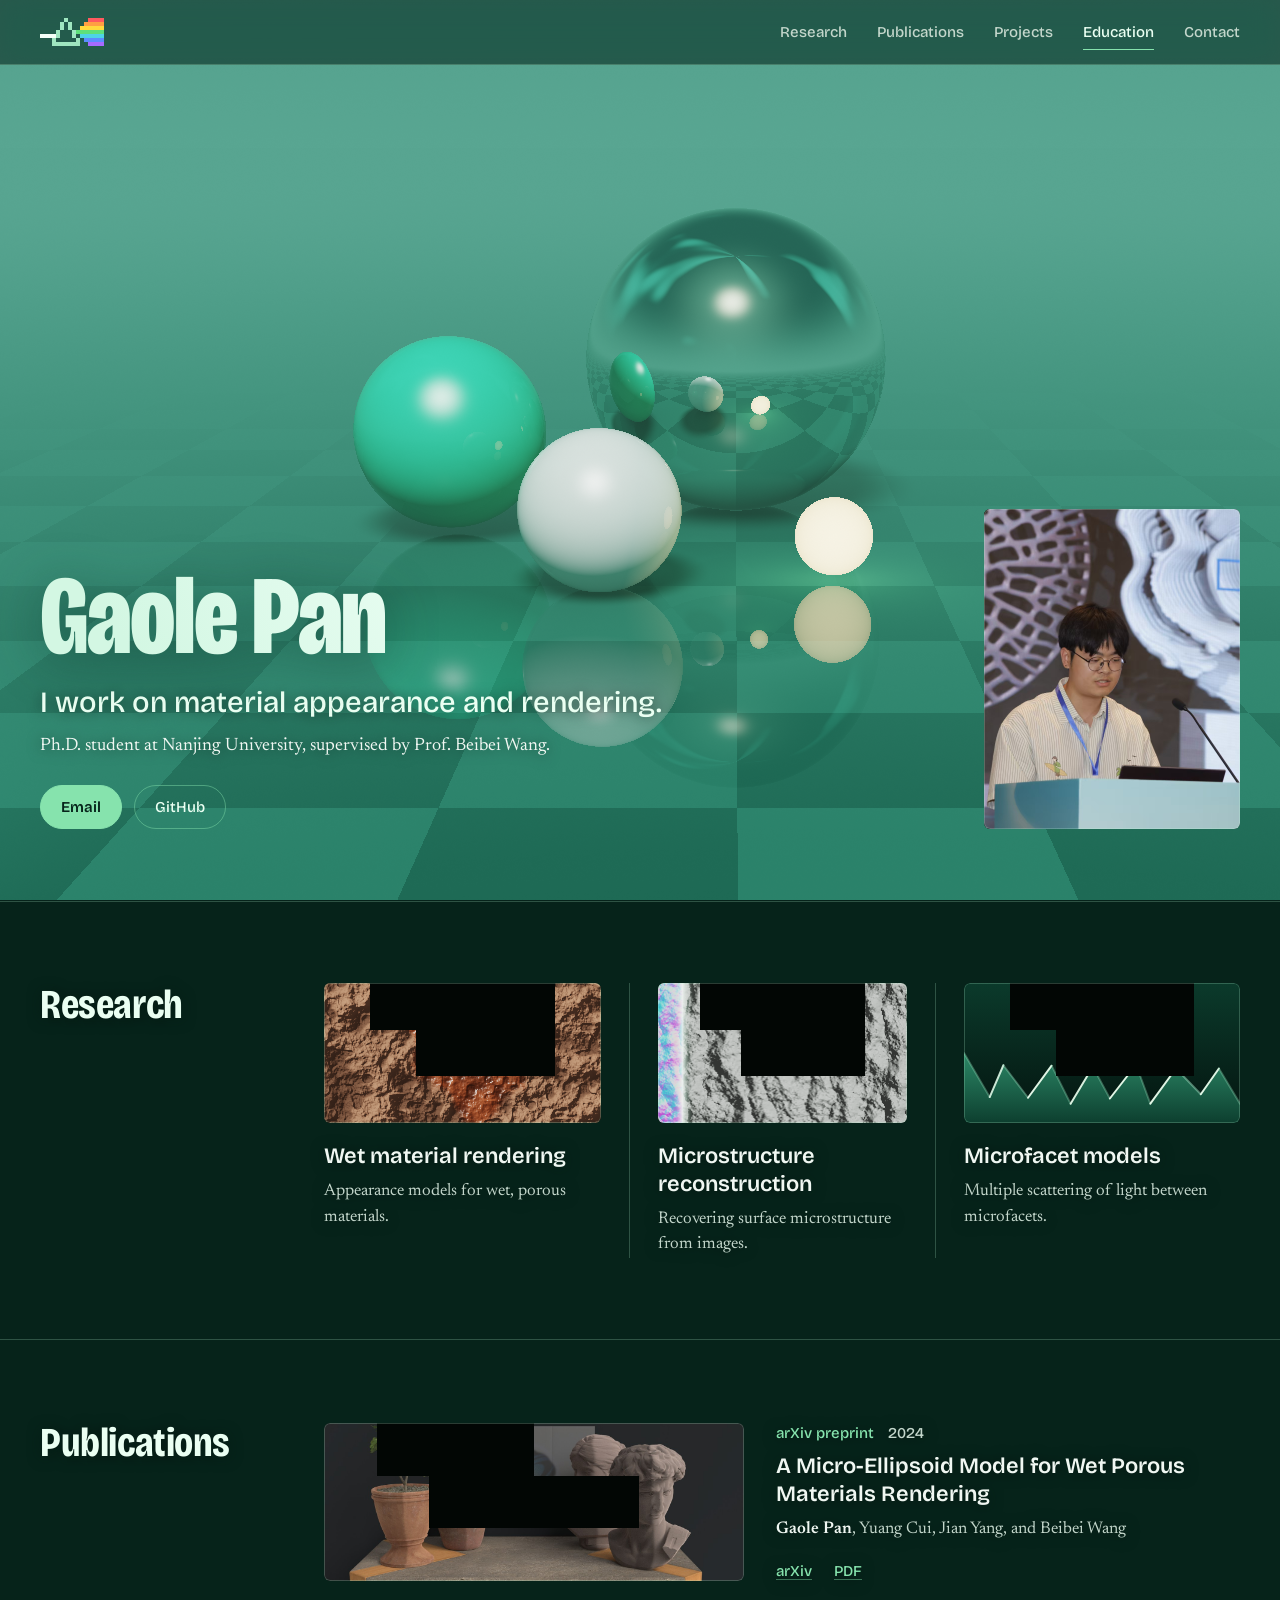
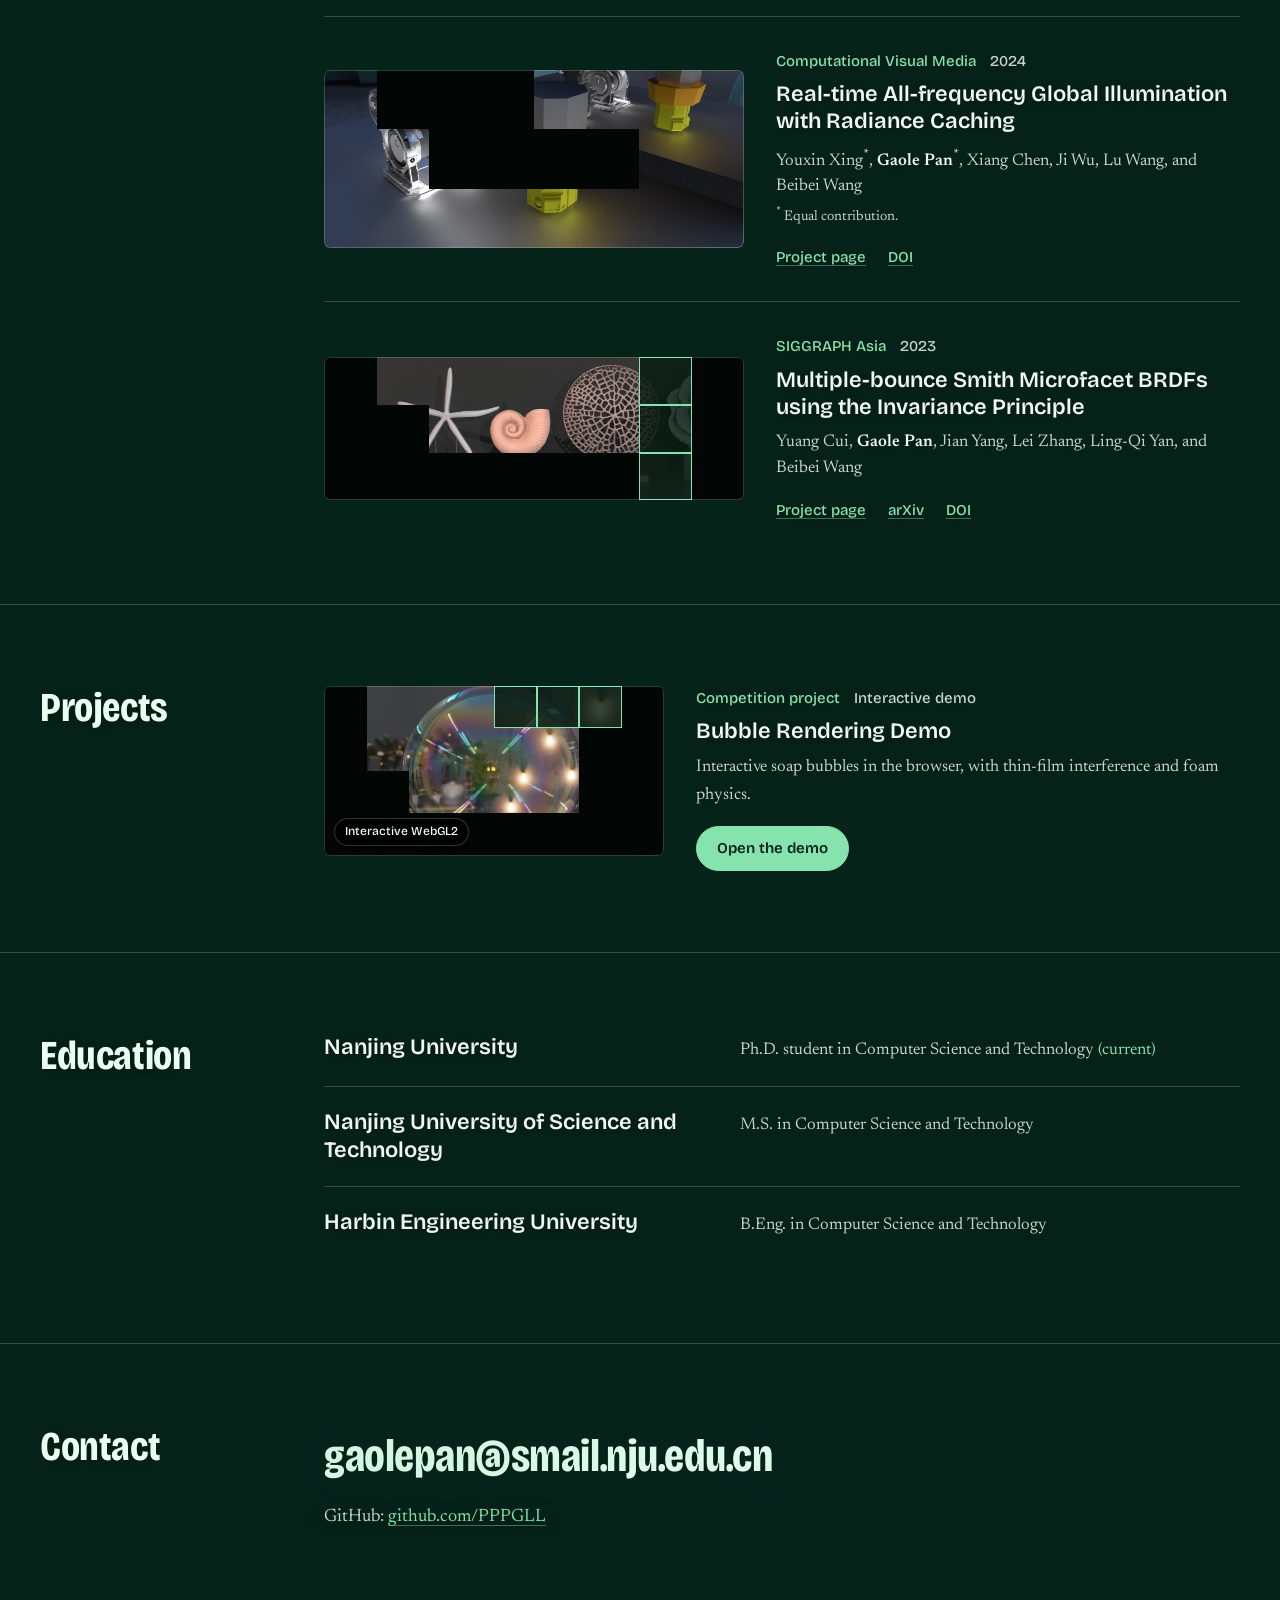
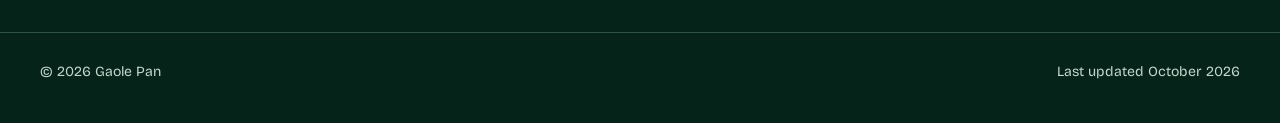
==== commit c1357e02: "Add Chinese name to structured data Co-Authored-By: Claude Opus 5.5 <noreply@anthropic.com> Claude-S" ====
--- a/index.html
+++ b/index.html
@@ -35,6 +35,7 @@
           "@id": "https://pppgll.github.io/#website",
           "url": "https://pppgll.github.io/",
           "name": "Gaole Pan",
+          "alternateName": "潘高乐",
           "inLanguage": "en"
         },
         {
@@ -50,6 +51,7 @@
           "@type": "Person",
           "@id": "https://pppgll.github.io/#gaole-pan",
           "name": "Gaole Pan",
+          "alternateName": "潘高乐",
           "givenName": "Gaole",
           "familyName": "Pan",
           "url": "https://pppgll.github.io/",
